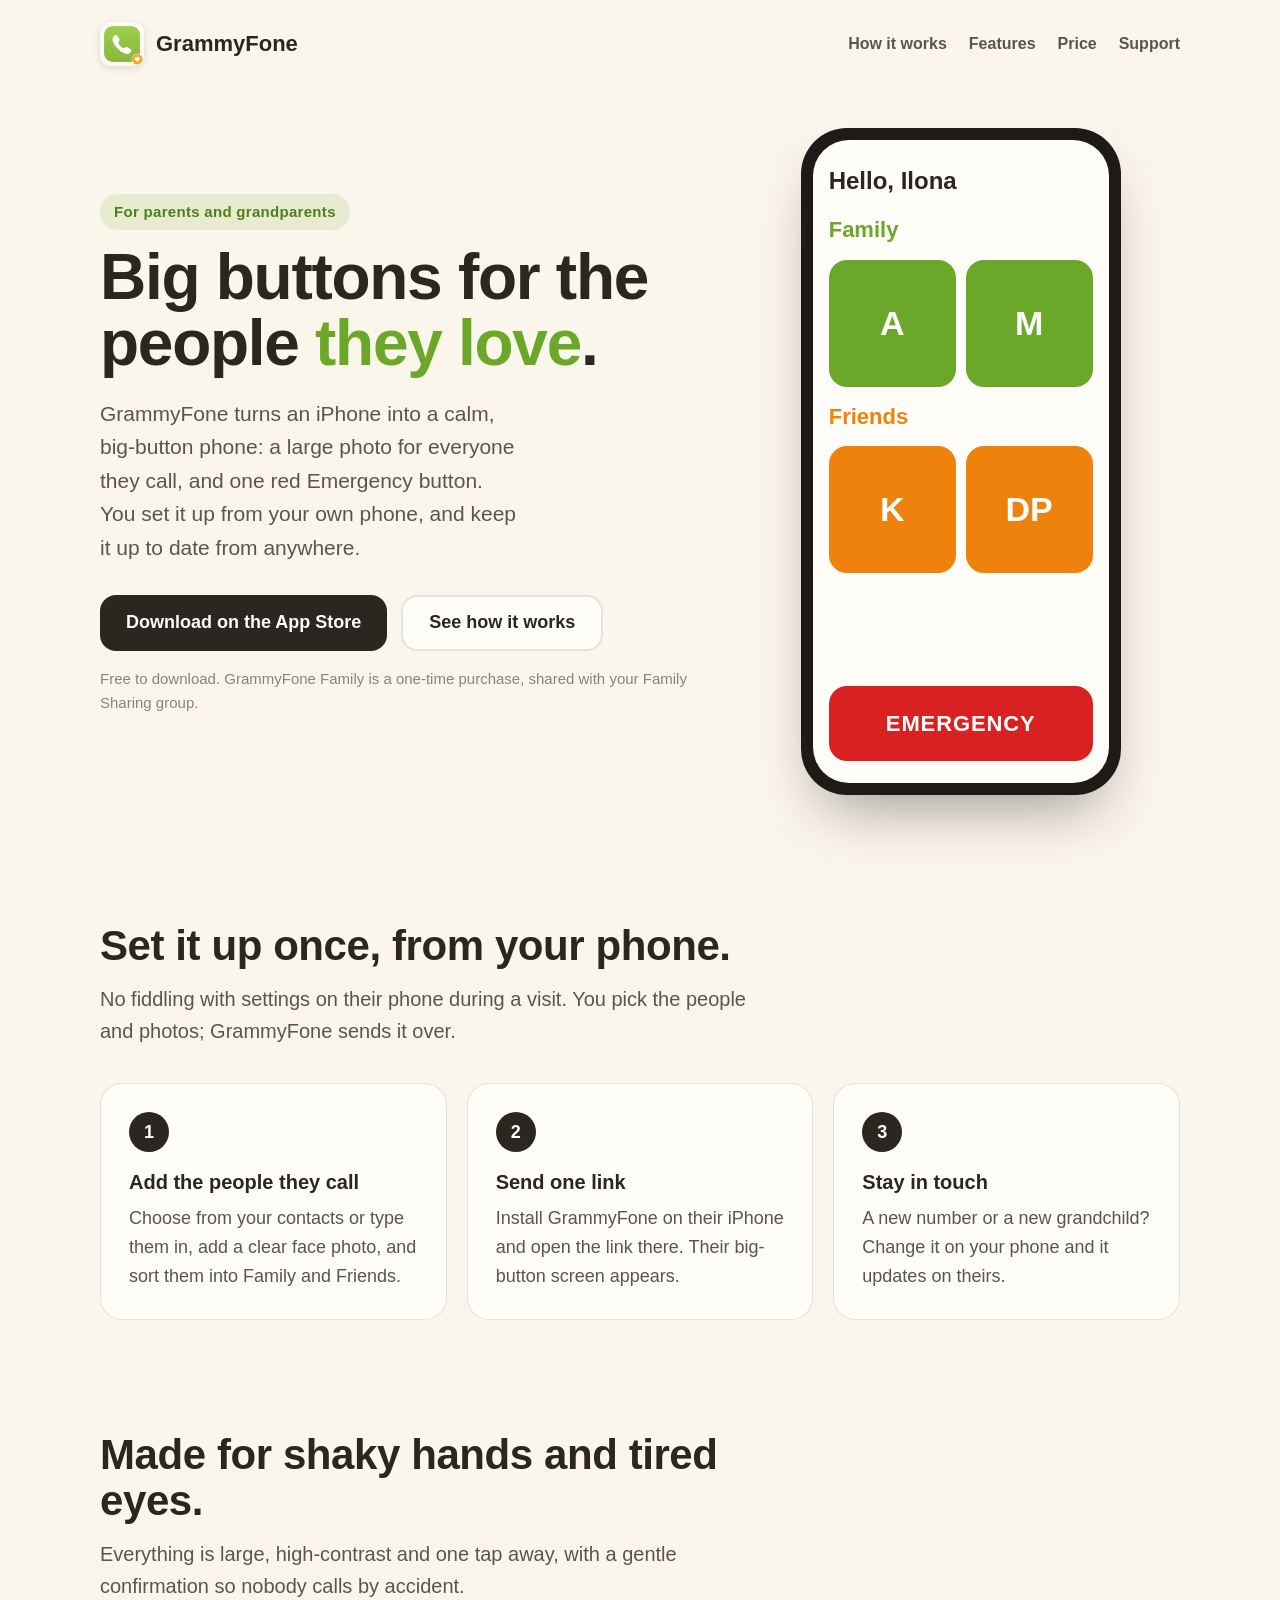
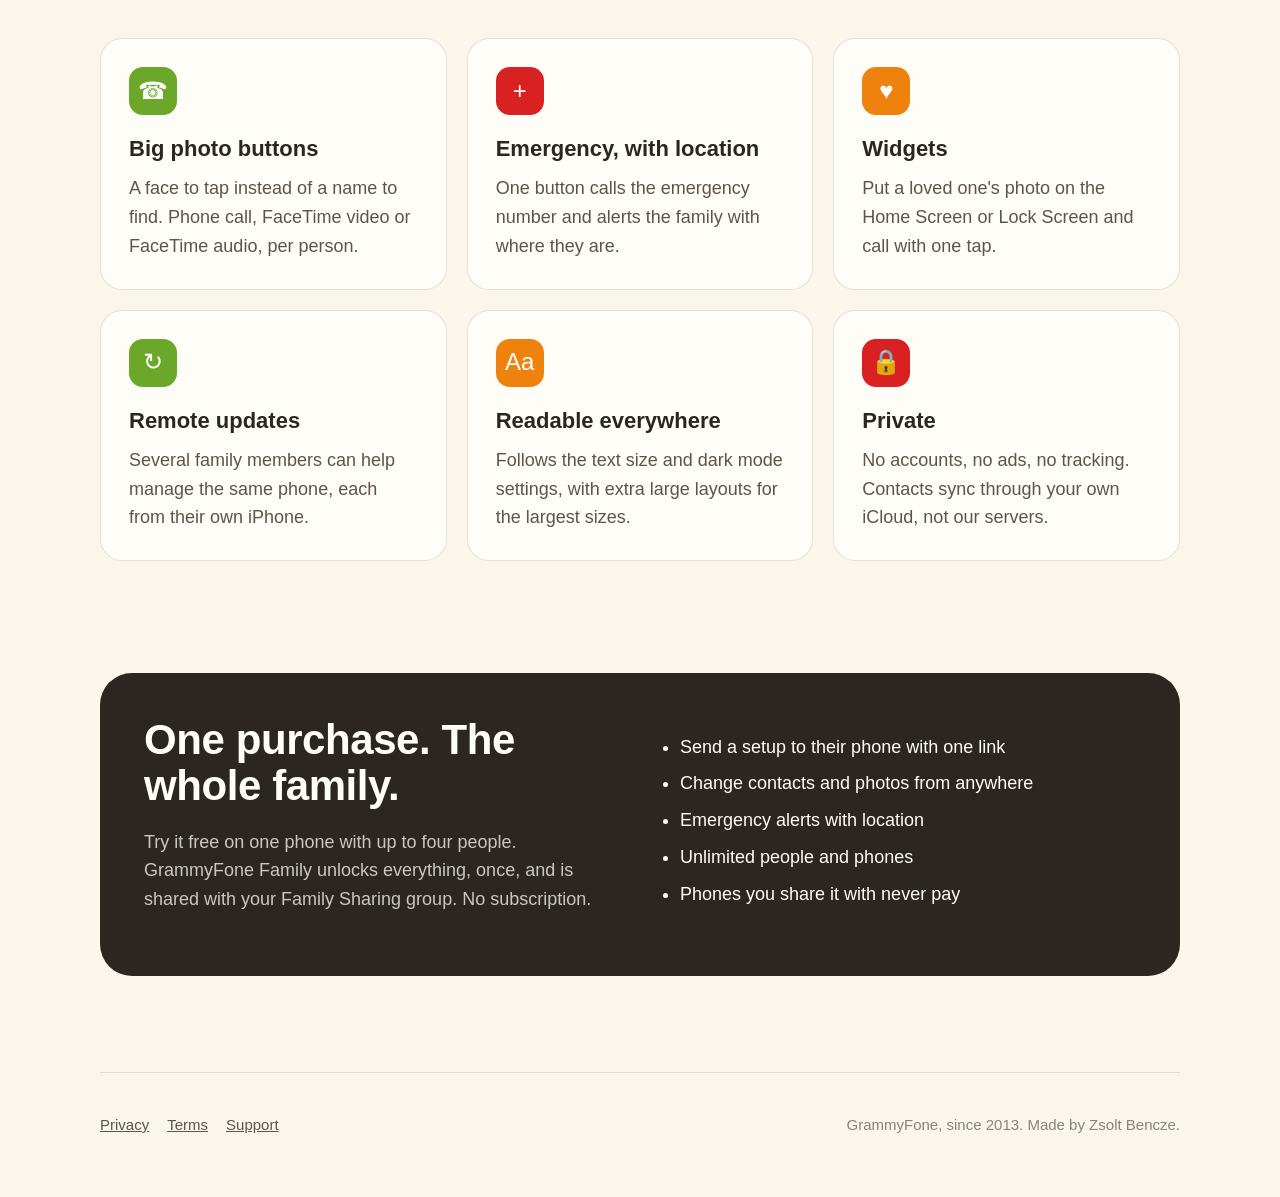
==== index.html @ 2f978056 "feat: GrammyFone landing, privacy, support and terms pages Co-Authored-By: Claude Opus 5 (1M context" ====
<!doctype html>
<html lang="en">
<head>
<meta charset="utf-8">
<meta name="viewport" content="width=device-width, initial-scale=1">
<meta name="apple-itunes-app" content="app-id=711280264">
<title>GrammyFone - big buttons for the people you love</title>
<meta name="description" content="GrammyFone turns an iPhone into a big-button phone for your parents and grandparents. Set it up from your own phone, keep it updated from anywhere, and get an alert with their location if they press Emergency.">
<meta property="og:title" content="GrammyFone - big buttons for the people you love">
<meta property="og:description" content="Big photo buttons for family and friends, one Emergency button, and remote setup from your own iPhone.">
<meta property="og:type" content="website">
<meta property="og:image" content="https://zbencz3.github.io/grammyfone-site/assets/app-icon.png">
<link rel="canonical" href="https://zbencz3.github.io/grammyfone-site/">
<link rel="icon" href="assets/app-icon.png">
<link rel="stylesheet" href="site.css">
</head>
<body>
  <header class="site-header wrap">
    <a class="brand" href="./"><img src="assets/app-icon.png" alt=""> GrammyFone</a>
    <nav aria-label="Primary">
      <a href="#how">How it works</a>
      <a href="#features">Features</a>
      <a href="#price">Price</a>
      <a href="support.html">Support</a>
    </nav>
  </header>

  <main>
    <section class="hero">
      <div class="wrap hero-grid">
        <div>
          <p class="eyebrow">For parents and grandparents</p>
          <h1>Big buttons for the people <em>they love</em>.</h1>
          <p class="lead">
            GrammyFone turns an iPhone into a calm, big-button phone: a large photo
            for everyone they call, and one red Emergency button. You set it up from
            your own phone, and keep it up to date from anywhere.
          </p>
          <div class="actions">
            <a class="button primary" href="https://apps.apple.com/app/id711280264">Download on the App Store</a>
            <a class="button secondary" href="#how">See how it works</a>
          </div>
          <p class="store-note">Free to download. GrammyFone Family is a one-time purchase, shared with your Family Sharing group.</p>
        </div>
        <div class="phone" aria-label="GrammyFone home screen">
          <img src="assets/screens/senior-home.png" alt="GrammyFone home screen with large photo buttons for family and friends and a red Emergency button"
               onerror="this.replaceWith(document.getElementById('mock').content.cloneNode(true))">
          <template id="mock">
            <div class="phone-mock" aria-hidden="true">
              <div class="hello">Hello, Ilona</div>
              <div class="label" style="color: var(--family)">Family</div>
              <div class="tiles">
                <div class="tile green">A</div><div class="tile green">M</div>
              </div>
              <div class="label" style="color: var(--friends)">Friends</div>
              <div class="tiles">
                <div class="tile orange">K</div><div class="tile orange">DP</div>
              </div>
              <div class="sos">EMERGENCY</div>
            </div>
          </template>
        </div>
      </div>
    </section>

    <section id="how" class="wrap">
      <div class="section-head">
        <h2>Set it up once, from your phone.</h2>
        <p>No fiddling with settings on their phone during a visit. You pick the people and photos; GrammyFone sends it over.</p>
      </div>
      <ol class="steps">
        <li><strong>Add the people they call</strong><span>Choose from your contacts or type them in, add a clear face photo, and sort them into Family and Friends.</span></li>
        <li><strong>Send one link</strong><span>Install GrammyFone on their iPhone and open the link there. Their big-button screen appears.</span></li>
        <li><strong>Stay in touch</strong><span>A new number or a new grandchild? Change it on your phone and it updates on theirs.</span></li>
      </ol>
    </section>

    <section id="features" class="wrap">
      <div class="section-head">
        <h2>Made for shaky hands and tired eyes.</h2>
        <p>Everything is large, high-contrast and one tap away, with a gentle confirmation so nobody calls by accident.</p>
      </div>
      <div class="cards">
        <article class="card"><div class="dot green" aria-hidden="true">&#9742;</div><h3>Big photo buttons</h3><p>A face to tap instead of a name to find. Phone call, FaceTime video or FaceTime audio, per person.</p></article>
        <article class="card"><div class="dot red" aria-hidden="true">+</div><h3>Emergency, with location</h3><p>One button calls the emergency number and alerts the family with where they are.</p></article>
        <article class="card"><div class="dot orange" aria-hidden="true">&#9829;</div><h3>Widgets</h3><p>Put a loved one's photo on the Home Screen or Lock Screen and call with one tap.</p></article>
        <article class="card"><div class="dot green" aria-hidden="true">&#8635;</div><h3>Remote updates</h3><p>Several family members can help manage the same phone, each from their own iPhone.</p></article>
        <article class="card"><div class="dot orange" aria-hidden="true">Aa</div><h3>Readable everywhere</h3><p>Follows the text size and dark mode settings, with extra large layouts for the largest sizes.</p></article>
        <article class="card"><div class="dot red" aria-hidden="true">&#128274;</div><h3>Private</h3><p>No accounts, no ads, no tracking. Contacts sync through your own iCloud, not our servers.</p></article>
      </div>
    </section>

    <section id="price" class="wrap">
      <div class="pricing">
        <div>
          <h2>One purchase. The whole family.</h2>
          <p>Try it free on one phone with up to four people. GrammyFone Family unlocks everything, once, and is shared with your Family Sharing group. No subscription.</p>
        </div>
        <ul>
          <li>Send a setup to their phone with one link</li>
          <li>Change contacts and photos from anywhere</li>
          <li>Emergency alerts with location</li>
          <li>Unlimited people and phones</li>
          <li>Phones you share it with never pay</li>
        </ul>
      </div>
    </section>
  </main>

  <footer class="site-footer wrap">
    <div><a href="privacy.html">Privacy</a><a href="terms.html">Terms</a><a href="support.html">Support</a></div>
    <div>GrammyFone, since 2013. Made by Zsolt Bencze.</div>
  </footer>
</body>
</html>
---- site.css ----
:root {
  --cream: #fbf6ec;
  --paper: #fffdf8;
  --ink: #2b2620;
  --ink-soft: #5d544a;
  --ink-faint: #8c8277;
  --hairline: rgba(43, 38, 32, 0.12);
  --family: #6ba829;
  --family-deep: #4f7f1a;
  --friends: #ee820d;
  --emergency: #d92121;
  --round: ui-rounded, "SF Pro Rounded", "Nunito", -apple-system, BlinkMacSystemFont, "Segoe UI", Roboto, Arial, sans-serif;
  --radius: 22px;
}

* { box-sizing: border-box; }
html { background: var(--cream); color: var(--ink); font-family: var(--round); scroll-behavior: smooth; }
body { margin: 0; line-height: 1.6; font-size: 18px; -webkit-font-smoothing: antialiased; }
img { max-width: 100%; display: block; }
a { color: var(--family-deep); }
.wrap { width: min(1080px, 100% - 40px); margin-inline: auto; }

.site-header { display: flex; align-items: center; justify-content: space-between; gap: 16px; padding-block: 22px; flex-wrap: wrap; }
.brand { display: flex; align-items: center; gap: 12px; text-decoration: none; color: var(--ink); font-weight: 800; font-size: 22px; }
.brand img { width: 44px; height: 44px; border-radius: 11px; box-shadow: 0 2px 8px rgba(0,0,0,.12); }
.site-header nav { display: flex; gap: 22px; flex-wrap: wrap; }
.site-header nav a { color: var(--ink-soft); text-decoration: none; font-weight: 700; font-size: 16px; }
.site-header nav a:hover { color: var(--ink); }

.hero { padding-block: 40px 72px; }
.hero-grid { display: grid; grid-template-columns: 1.15fr 0.85fr; gap: 48px; align-items: center; }
.eyebrow { display: inline-block; margin: 0 0 14px; padding: 6px 14px; border-radius: 999px; background: rgba(107,168,41,.14); color: var(--family-deep); font-weight: 800; font-size: 15px; letter-spacing: .02em; }
h1 { font-size: clamp(40px, 6vw, 64px); line-height: 1.04; margin: 0 0 20px; letter-spacing: -0.02em; font-weight: 900; }
h1 em { font-style: normal; color: var(--family); }
.lead { font-size: 21px; color: var(--ink-soft); max-width: 36ch; margin: 0 0 30px; }
.actions { display: flex; gap: 14px; flex-wrap: wrap; }
.button { display: inline-flex; align-items: center; justify-content: center; min-height: 56px; padding: 0 26px; border-radius: 16px; font-weight: 800; font-size: 18px; text-decoration: none; }
.button.primary { background: var(--ink); color: var(--paper); }
.button.secondary { background: var(--paper); color: var(--ink); border: 2px solid var(--hairline); }
.store-note { color: var(--ink-faint); font-size: 15px; margin-top: 16px; }

.phone { position: relative; margin-inline: auto; width: min(320px, 100%); border-radius: 46px; padding: 12px; background: #1d1a17; box-shadow: 0 30px 60px -20px rgba(43,38,32,.45); }
.phone img { border-radius: 36px; width: 100%; aspect-ratio: 1320 / 2868; object-fit: cover; background: var(--paper); }
.phone-mock { border-radius: 36px; background: var(--paper); aspect-ratio: 1320 / 2868; padding: 22px 16px; display: flex; flex-direction: column; gap: 12px; }
.phone-mock .hello { font-weight: 900; font-size: 24px; }
.phone-mock .label { font-weight: 900; font-size: 22px; }
.phone-mock .tiles { display: grid; grid-template-columns: 1fr 1fr; gap: 10px; }
.phone-mock .tile { aspect-ratio: 1; border-radius: 18px; display: grid; place-items: center; color: #fff; font-weight: 900; font-size: 34px; }
.phone-mock .sos { margin-top: auto; border-radius: 18px; background: var(--emergency); color: #fff; font-weight: 900; text-align: center; padding: 20px 0; font-size: 22px; letter-spacing: .04em; }

section { padding-block: 56px; }
.section-head { max-width: 680px; margin-bottom: 36px; }
h2 { font-size: clamp(30px, 4vw, 42px); line-height: 1.1; margin: 0 0 14px; letter-spacing: -0.01em; font-weight: 900; }
.section-head p { color: var(--ink-soft); font-size: 20px; margin: 0; }

.cards { display: grid; grid-template-columns: repeat(3, 1fr); gap: 20px; }
.card { background: var(--paper); border-radius: var(--radius); padding: 28px; border: 1px solid var(--hairline); }
.card .dot { width: 48px; height: 48px; border-radius: 14px; display: grid; place-items: center; color: #fff; font-size: 24px; margin-bottom: 16px; }
.card h3 { margin: 0 0 8px; font-size: 22px; font-weight: 900; }
.card p { margin: 0; color: var(--ink-soft); }
.green { background: var(--family); }
.orange { background: var(--friends); }
.red { background: var(--emergency); }

.steps { counter-reset: step; display: grid; grid-template-columns: repeat(3, 1fr); gap: 20px; list-style: none; padding: 0; margin: 0; }
.steps li { background: var(--paper); border-radius: var(--radius); padding: 28px; border: 1px solid var(--hairline); }
.steps li::before { counter-increment: step; content: counter(step); display: grid; place-items: center; width: 40px; height: 40px; border-radius: 50%; background: var(--ink); color: var(--paper); font-weight: 900; margin-bottom: 14px; }
.steps strong { display: block; font-size: 20px; margin-bottom: 6px; }
.steps span { color: var(--ink-soft); }

.shots { display: grid; grid-template-columns: repeat(4, 1fr); gap: 18px; }
.shots img { border-radius: 26px; border: 1px solid var(--hairline); box-shadow: 0 16px 30px -18px rgba(43,38,32,.4); }

.pricing { background: var(--ink); color: var(--paper); border-radius: 32px; padding: 44px; display: grid; grid-template-columns: 1fr 1fr; gap: 36px; align-items: center; }
.pricing h2 { color: var(--paper); }
.pricing p { color: rgba(255,253,248,.75); }
.pricing ul { margin: 0; padding-left: 22px; }
.pricing li { margin-bottom: 8px; }

.site-footer { padding-block: 40px 60px; color: var(--ink-faint); font-size: 15px; display: flex; gap: 20px; flex-wrap: wrap; justify-content: space-between; border-top: 1px solid var(--hairline); margin-top: 40px; }
.site-footer a { color: var(--ink-soft); margin-right: 18px; }

.legal-main { width: min(760px, 100% - 40px); margin: 0 auto; padding-block: 48px 80px; }
.legal-main h1 { font-size: clamp(36px, 5vw, 50px); }
.legal-main h2 { font-size: 26px; margin-top: 38px; }
.legal-main .meta { color: var(--ink-faint); }
.summary { background: var(--paper); border: 1px solid var(--hairline); border-left: 6px solid var(--family); border-radius: 16px; padding: 4px 22px; margin: 22px 0; }
.back-link { display: inline-block; margin-top: 40px; font-weight: 800; }

@media (max-width: 860px) {
  .hero-grid, .pricing { grid-template-columns: 1fr; }
  .cards, .steps { grid-template-columns: 1fr; }
  .shots { grid-template-columns: repeat(2, 1fr); }
  .pricing { padding: 30px; }
}
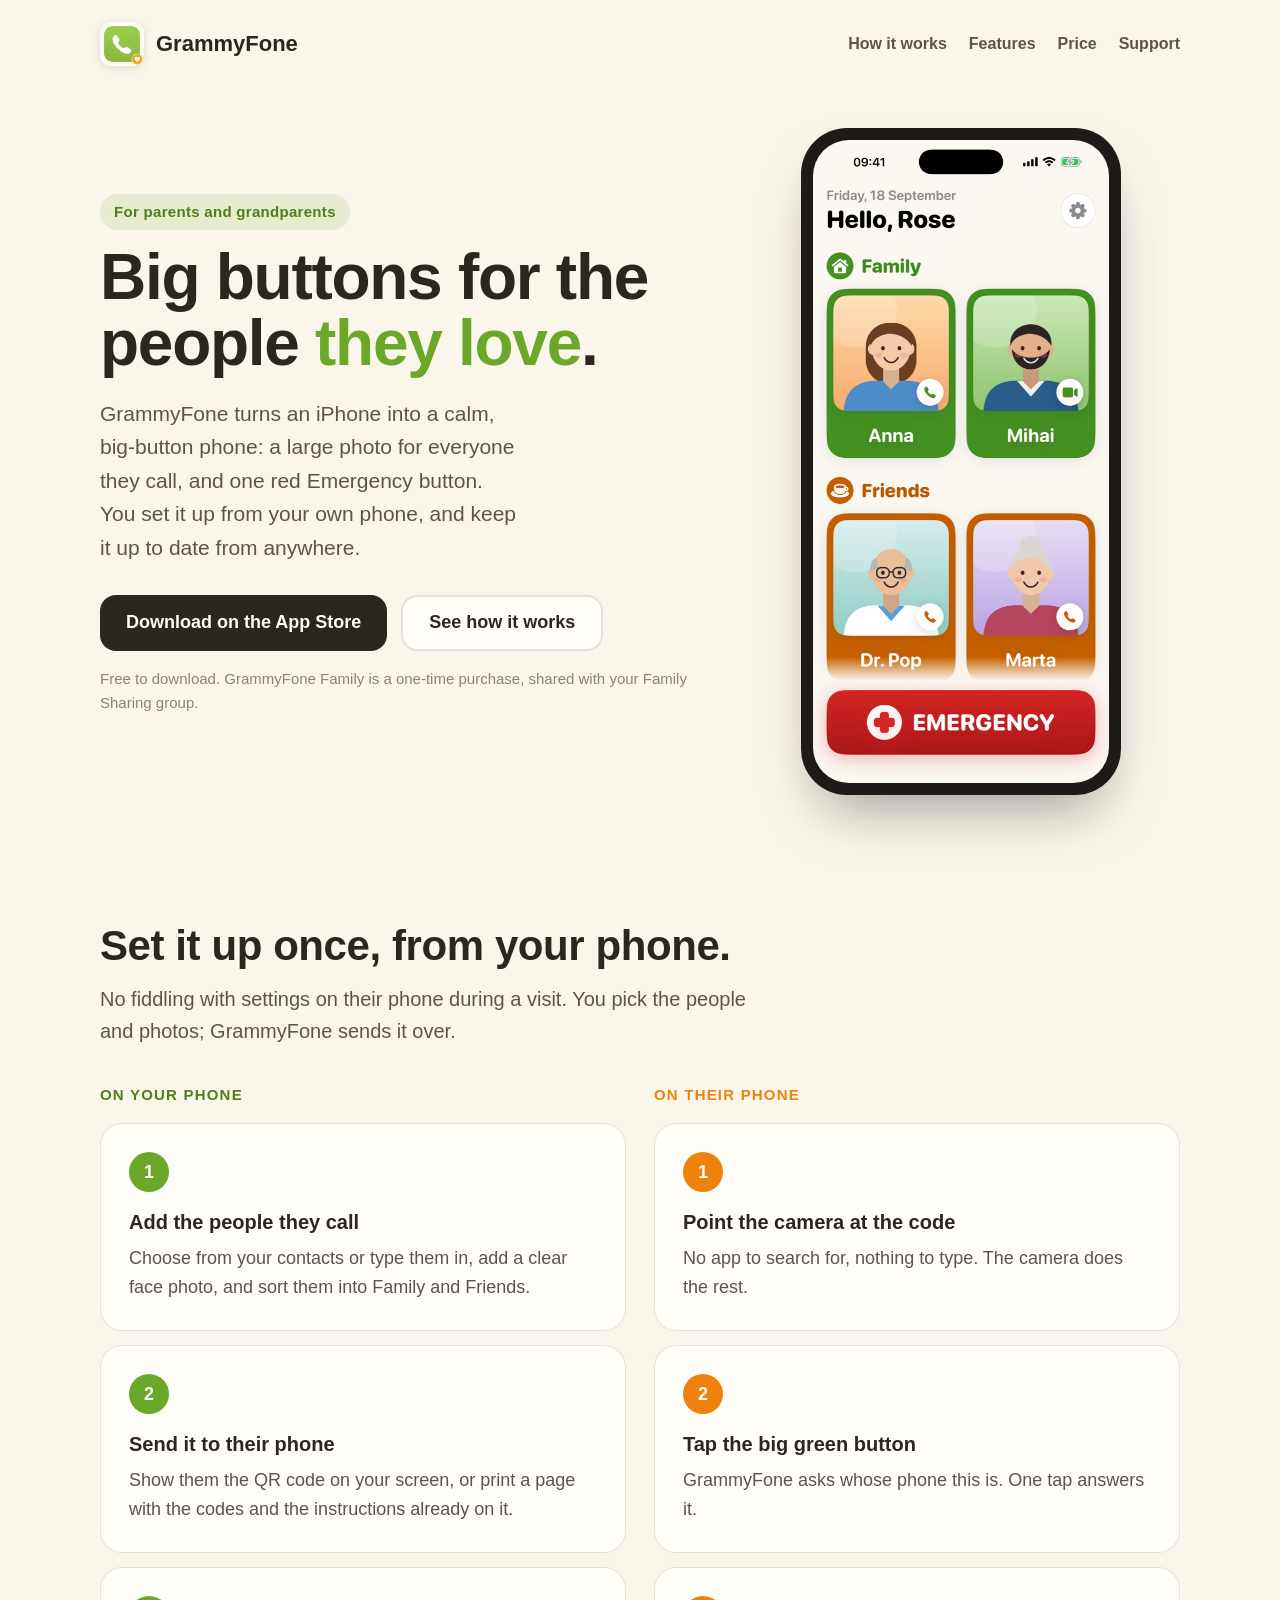
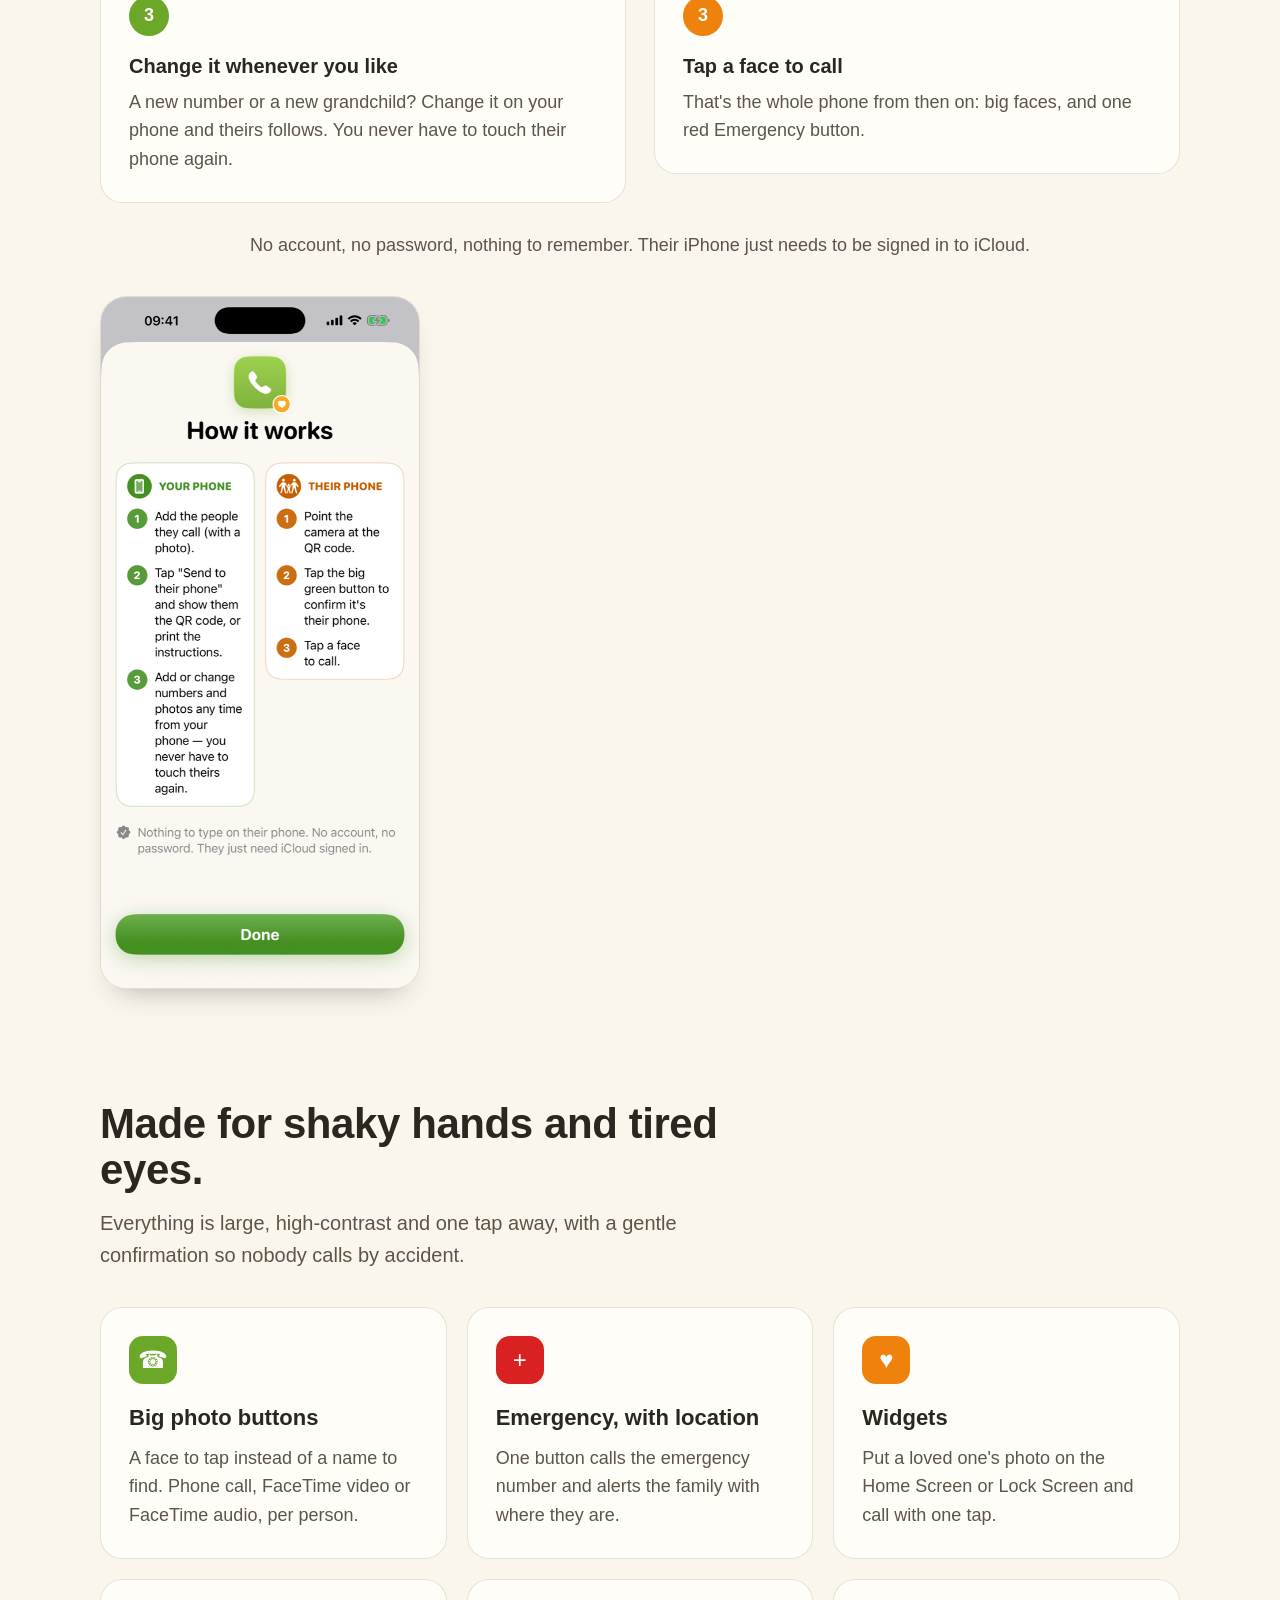
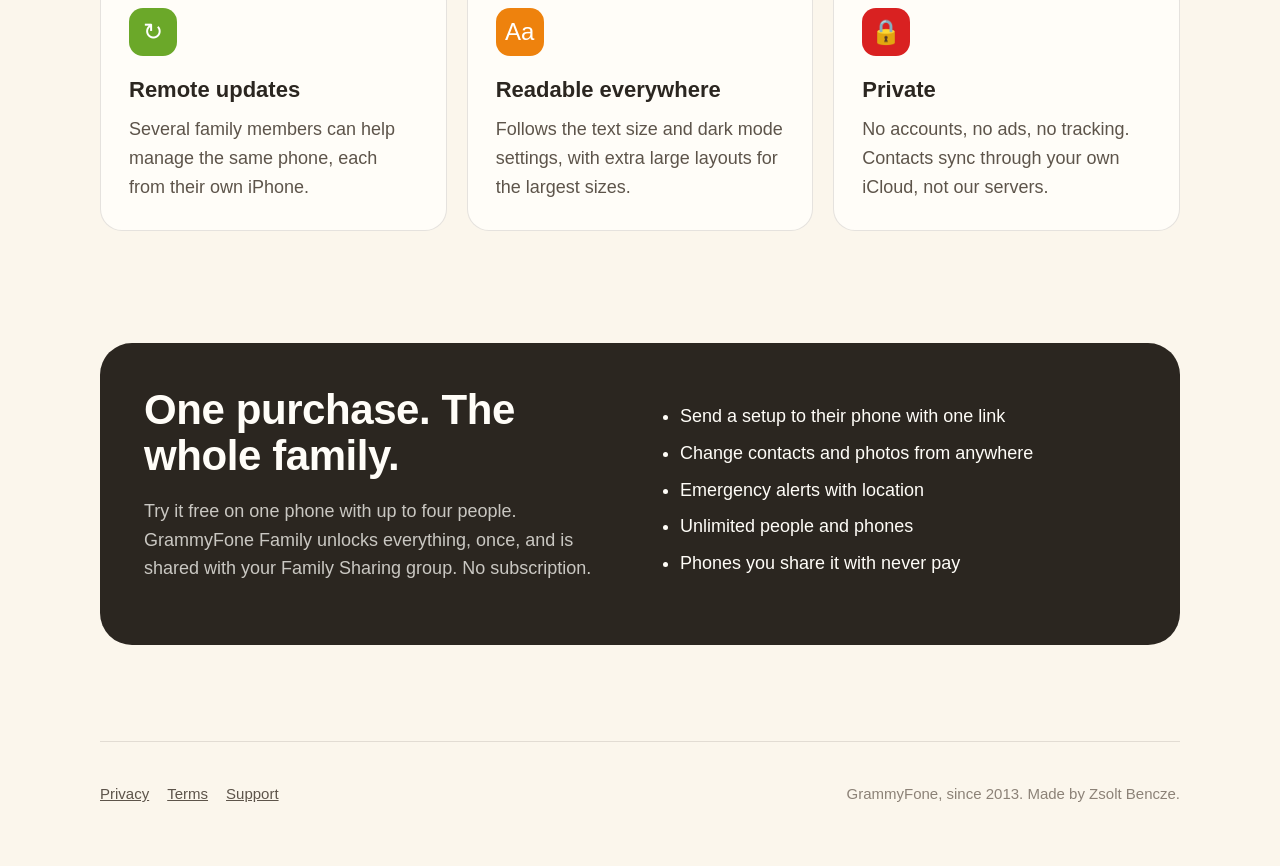
==== commit 9a1f05db: "fix: point the site at the new App Store record and show the real app The download button and the Sm" ====
--- a/index.html
+++ b/index.html
@@ -3,7 +3,7 @@
 <head>
 <meta charset="utf-8">
 <meta name="viewport" content="width=device-width, initial-scale=1">
-<meta name="apple-itunes-app" content="app-id=711280264">
+<meta name="apple-itunes-app" content="app-id=6812995157">
 <title>GrammyFone - big buttons for the people you love</title>
 <meta name="description" content="GrammyFone turns an iPhone into a big-button phone for your parents and grandparents. Set it up from your own phone, keep it updated from anywhere, and get an alert with their location if they press Emergency.">
 <meta property="og:title" content="GrammyFone - big buttons for the people you love">
@@ -37,7 +37,7 @@
             your own phone, and keep it up to date from anywhere.
           </p>
           <div class="actions">
-            <a class="button primary" href="https://apps.apple.com/app/id711280264">Download on the App Store</a>
+            <a class="button primary" href="https://apps.apple.com/app/id6812995157">Download on the App Store</a>
             <a class="button secondary" href="#how">See how it works</a>
           </div>
           <p class="store-note">Free to download. GrammyFone Family is a one-time purchase, shared with your Family Sharing group.</p>
@@ -47,7 +47,7 @@
                onerror="this.replaceWith(document.getElementById('mock').content.cloneNode(true))">
           <template id="mock">
             <div class="phone-mock" aria-hidden="true">
-              <div class="hello">Hello, Ilona</div>
+              <div class="hello">Hello, Rose</div>
               <div class="label" style="color: var(--family)">Family</div>
               <div class="tiles">
                 <div class="tile green">A</div><div class="tile green">M</div>
@@ -68,11 +68,28 @@
         <h2>Set it up once, from your phone.</h2>
         <p>No fiddling with settings on their phone during a visit. You pick the people and photos; GrammyFone sends it over.</p>
       </div>
-      <ol class="steps">
-        <li><strong>Add the people they call</strong><span>Choose from your contacts or type them in, add a clear face photo, and sort them into Family and Friends.</span></li>
-        <li><strong>Send one link</strong><span>Install GrammyFone on their iPhone and open the link there. Their big-button screen appears.</span></li>
-        <li><strong>Stay in touch</strong><span>A new number or a new grandchild? Change it on your phone and it updates on theirs.</span></li>
-      </ol>
+      <div class="sides">
+        <div class="side">
+          <h3 class="side-head side-you">On your phone</h3>
+          <ol class="steps">
+            <li><strong>Add the people they call</strong><span>Choose from your contacts or type them in, add a clear face photo, and sort them into Family and Friends.</span></li>
+            <li><strong>Send it to their phone</strong><span>Show them the QR code on your screen, or print a page with the codes and the instructions already on it.</span></li>
+            <li><strong>Change it whenever you like</strong><span>A new number or a new grandchild? Change it on your phone and theirs follows. You never have to touch their phone again.</span></li>
+          </ol>
+        </div>
+        <div class="side">
+          <h3 class="side-head side-them">On their phone</h3>
+          <ol class="steps">
+            <li><strong>Point the camera at the code</strong><span>No app to search for, nothing to type. The camera does the rest.</span></li>
+            <li><strong>Tap the big green button</strong><span>GrammyFone asks whose phone this is. One tap answers it.</span></li>
+            <li><strong>Tap a face to call</strong><span>That's the whole phone from then on: big faces, and one red Emergency button.</span></li>
+          </ol>
+        </div>
+      </div>
+      <p class="how-note">No account, no password, nothing to remember. Their iPhone just needs to be signed in to iCloud.</p>
+      <figure class="how-shot">
+        <img src="assets/screens/how-it-works.png" alt="The GrammyFone How it works screen, showing the steps for your phone beside the steps for their phone" loading="lazy" width="1200" height="2607">
+      </figure>
     </section>
 
     <section id="features" class="wrap">
--- a/site.css
+++ b/site.css
@@ -87,9 +87,22 @@
 .summary { background: var(--paper); border: 1px solid var(--hairline); border-left: 6px solid var(--family); border-radius: 16px; padding: 4px 22px; margin: 22px 0; }
 .back-link { display: inline-block; margin-top: 40px; font-weight: 800; }
 
+/* The two sides of a setup, side by side: the whole idea in one glance. */
+.sides { display: grid; grid-template-columns: 1fr 1fr; gap: 28px; align-items: start; }
+.sides .steps { grid-template-columns: 1fr; gap: 14px; }
+.side-head { margin: 0 0 16px; font-size: 15px; font-weight: 900; letter-spacing: .08em; text-transform: uppercase; }
+.side-you { color: var(--family-deep); }
+.side-them { color: var(--friends); }
+.side-you ~ .steps li::before { background: var(--family); }
+.side-them ~ .steps li::before { background: var(--friends); }
+.how-note { margin: 28px 0 0; color: var(--ink-soft); font-size: 18px; text-align: center; }
+.how-shot { margin: 36px 0 0; text-align: center; }
+.how-shot img { width: min(320px, 100%); height: auto; border-radius: 26px; border: 1px solid var(--hairline); box-shadow: 0 16px 30px -18px rgba(43,38,32,.4); }
+
 @media (max-width: 860px) {
   .hero-grid, .pricing { grid-template-columns: 1fr; }
   .cards, .steps { grid-template-columns: 1fr; }
+  .sides { grid-template-columns: 1fr; gap: 34px; }
   .shots { grid-template-columns: repeat(2, 1fr); }
   .pricing { padding: 30px; }
 }
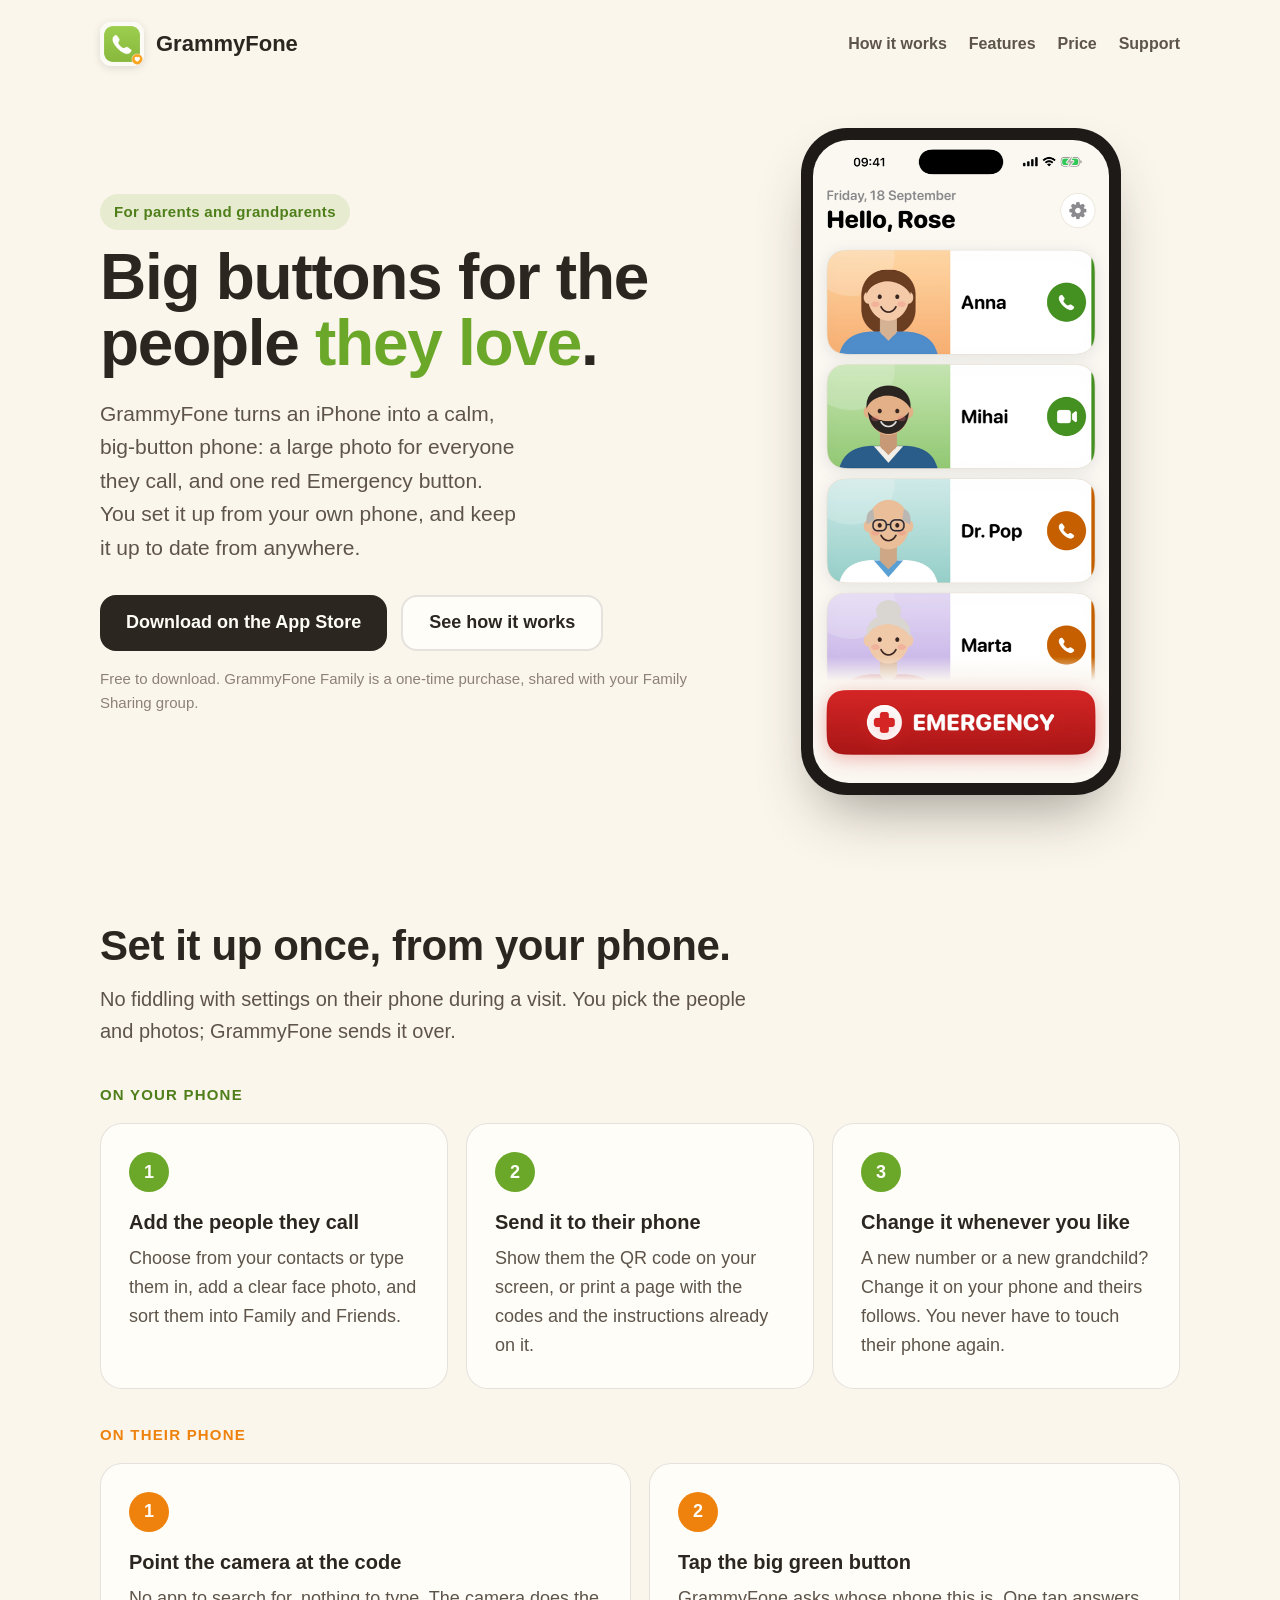
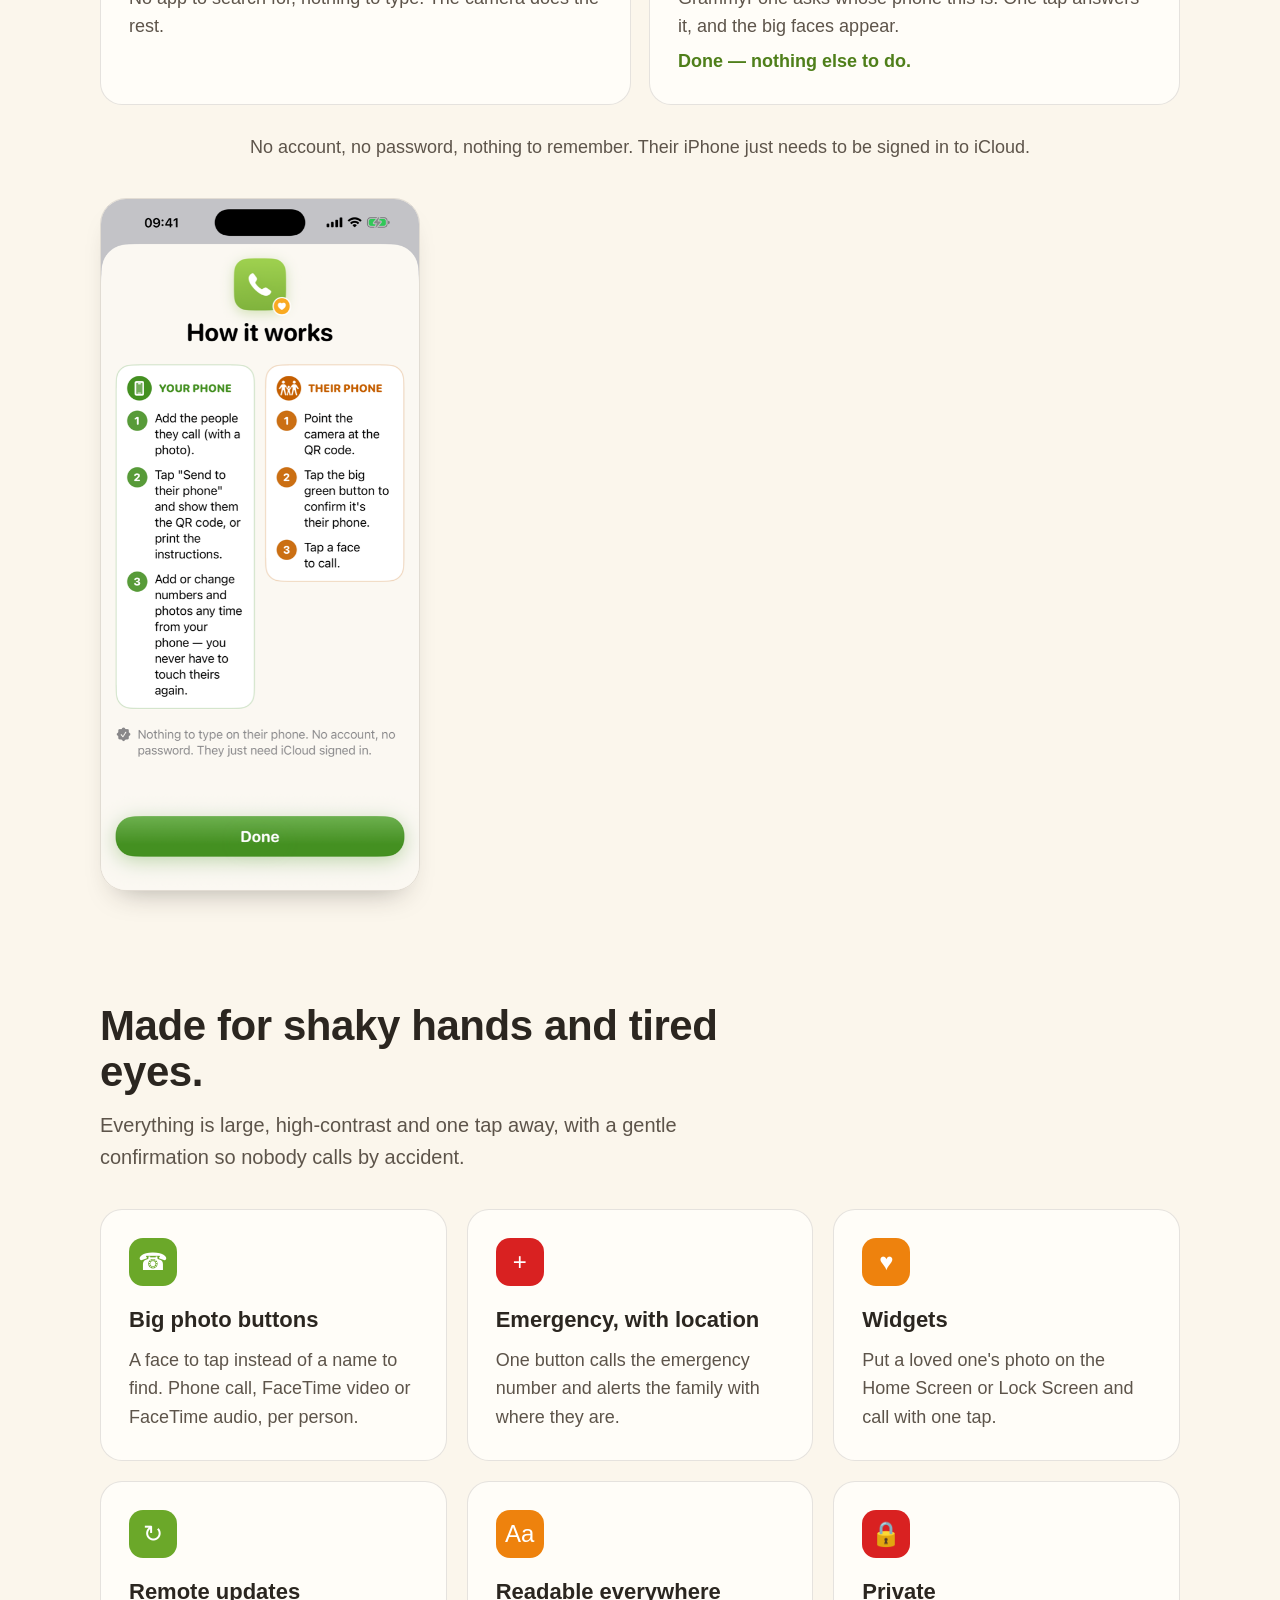
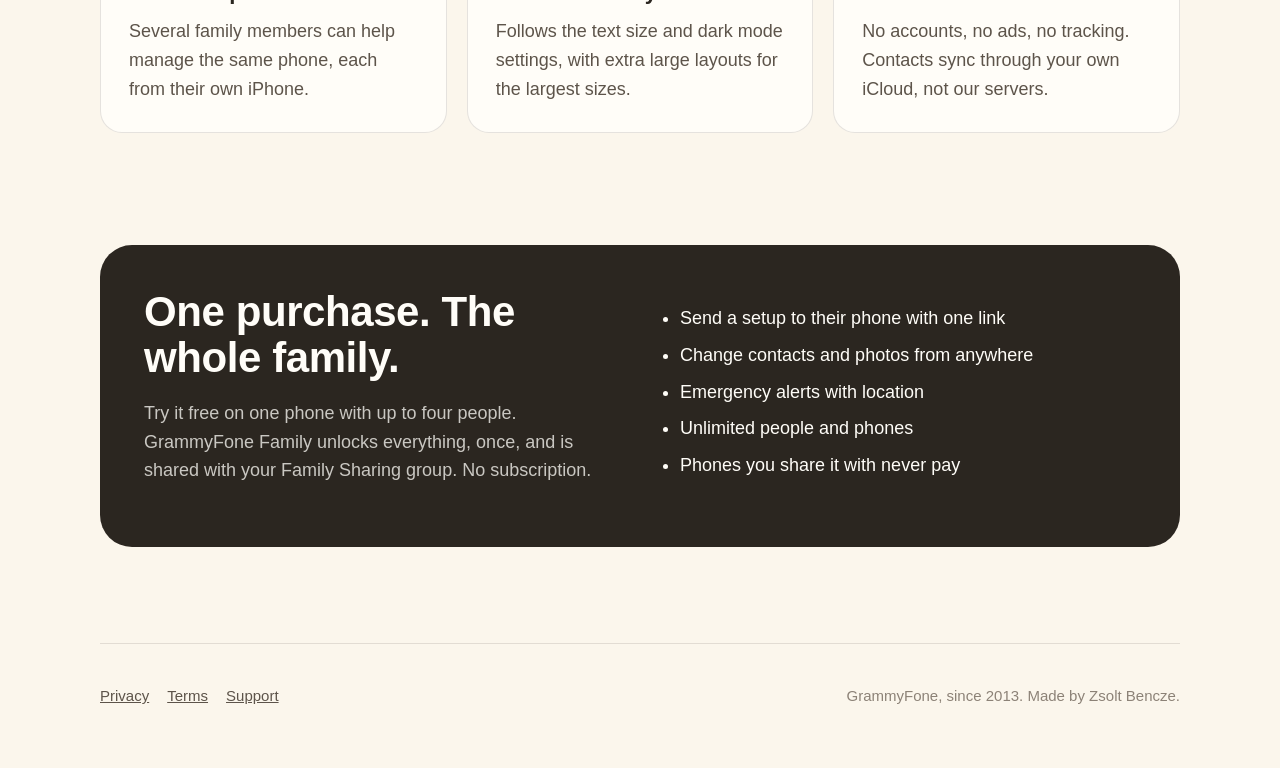
==== commit 931d1c70: "feat: the two sides stack as rows, so a step reads as a sentence Side by side gave each column half " ====
--- a/index.html
+++ b/index.html
@@ -77,12 +77,11 @@
             <li><strong>Change it whenever you like</strong><span>A new number or a new grandchild? Change it on your phone and theirs follows. You never have to touch their phone again.</span></li>
           </ol>
         </div>
-        <div class="side">
+        <div class="side side-their">
           <h3 class="side-head side-them">On their phone</h3>
           <ol class="steps">
             <li><strong>Point the camera at the code</strong><span>No app to search for, nothing to type. The camera does the rest.</span></li>
-            <li><strong>Tap the big green button</strong><span>GrammyFone asks whose phone this is. One tap answers it.</span></li>
-            <li><strong>Tap a face to call</strong><span>That's the whole phone from then on: big faces, and one red Emergency button.</span></li>
+            <li><strong>Tap the big green button</strong><span>GrammyFone asks whose phone this is. One tap answers it, and the big faces appear. <em>Done &mdash; nothing else to do.</em></span></li>
           </ol>
         </div>
       </div>
--- a/site.css
+++ b/site.css
@@ -87,9 +87,13 @@
 .summary { background: var(--paper); border: 1px solid var(--hairline); border-left: 6px solid var(--family); border-radius: 16px; padding: 4px 22px; margin: 22px 0; }
 .back-link { display: inline-block; margin-top: 40px; font-weight: 800; }
 
-/* The two sides of a setup, side by side: the whole idea in one glance. */
-.sides { display: grid; grid-template-columns: 1fr 1fr; gap: 28px; align-items: start; }
-.sides .steps { grid-template-columns: 1fr; gap: 14px; }
+/* The two sides of a setup, stacked: each side gets the full width, so a step
+   reads as a sentence instead of a three-word-per-line ribbon. */
+.sides { display: grid; grid-template-columns: 1fr; gap: 34px; align-items: start; }
+/* Within a side there IS room to read across, so the steps go side by side. */
+.sides .steps { grid-template-columns: repeat(3, 1fr); gap: 18px; }
+.sides .side-their .steps { grid-template-columns: repeat(2, 1fr); }
+.sides .steps em { font-style: normal; font-weight: 800; color: var(--family-deep); display: block; margin-top: 6px; }
 .side-head { margin: 0 0 16px; font-size: 15px; font-weight: 900; letter-spacing: .08em; text-transform: uppercase; }
 .side-you { color: var(--family-deep); }
 .side-them { color: var(--friends); }
@@ -102,7 +106,10 @@
 @media (max-width: 860px) {
   .hero-grid, .pricing { grid-template-columns: 1fr; }
   .cards, .steps { grid-template-columns: 1fr; }
-  .sides { grid-template-columns: 1fr; gap: 34px; }
+  /* Must out-specify `.sides .steps` above, or the steps stay three-across and
+     become the narrow ribbon this layout exists to avoid. */
+  .sides .steps, .sides .side-their .steps { grid-template-columns: 1fr; }
+  .sides { gap: 34px; }
   .shots { grid-template-columns: repeat(2, 1fr); }
   .pricing { padding: 30px; }
 }
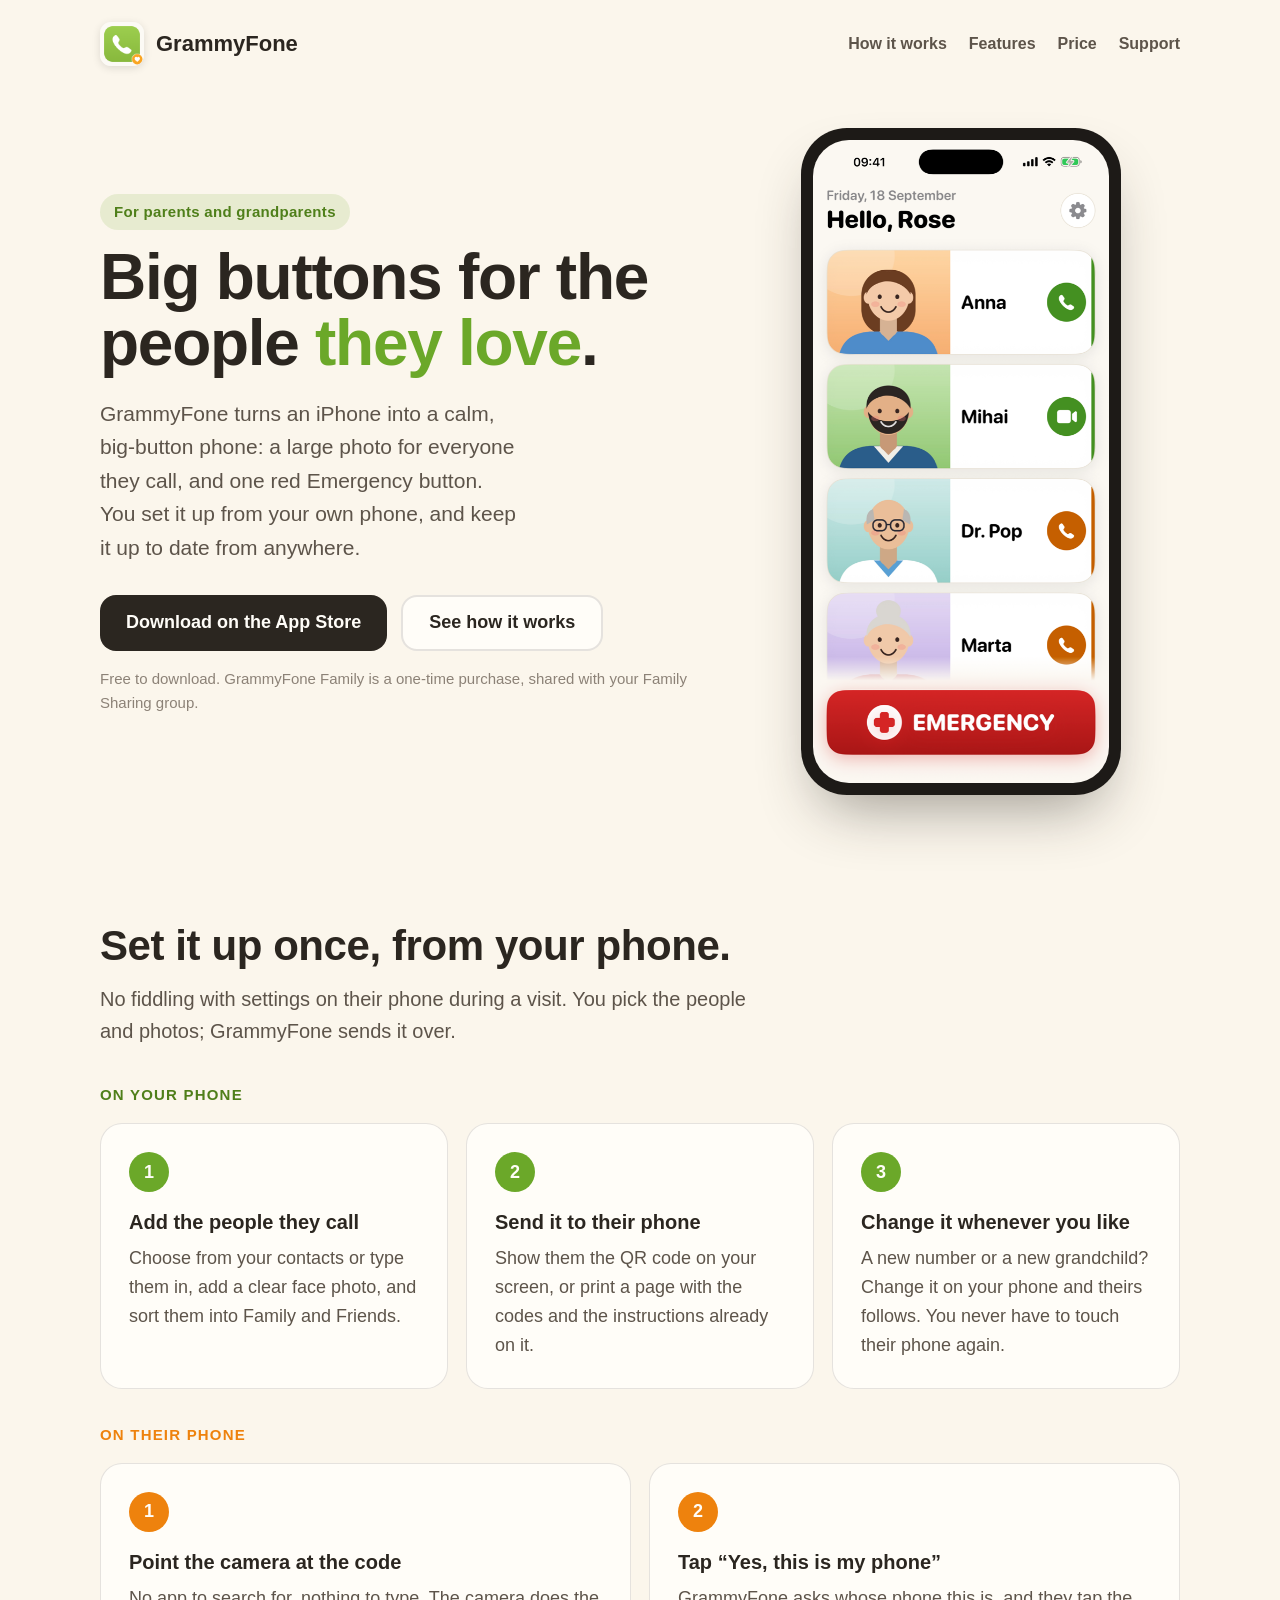
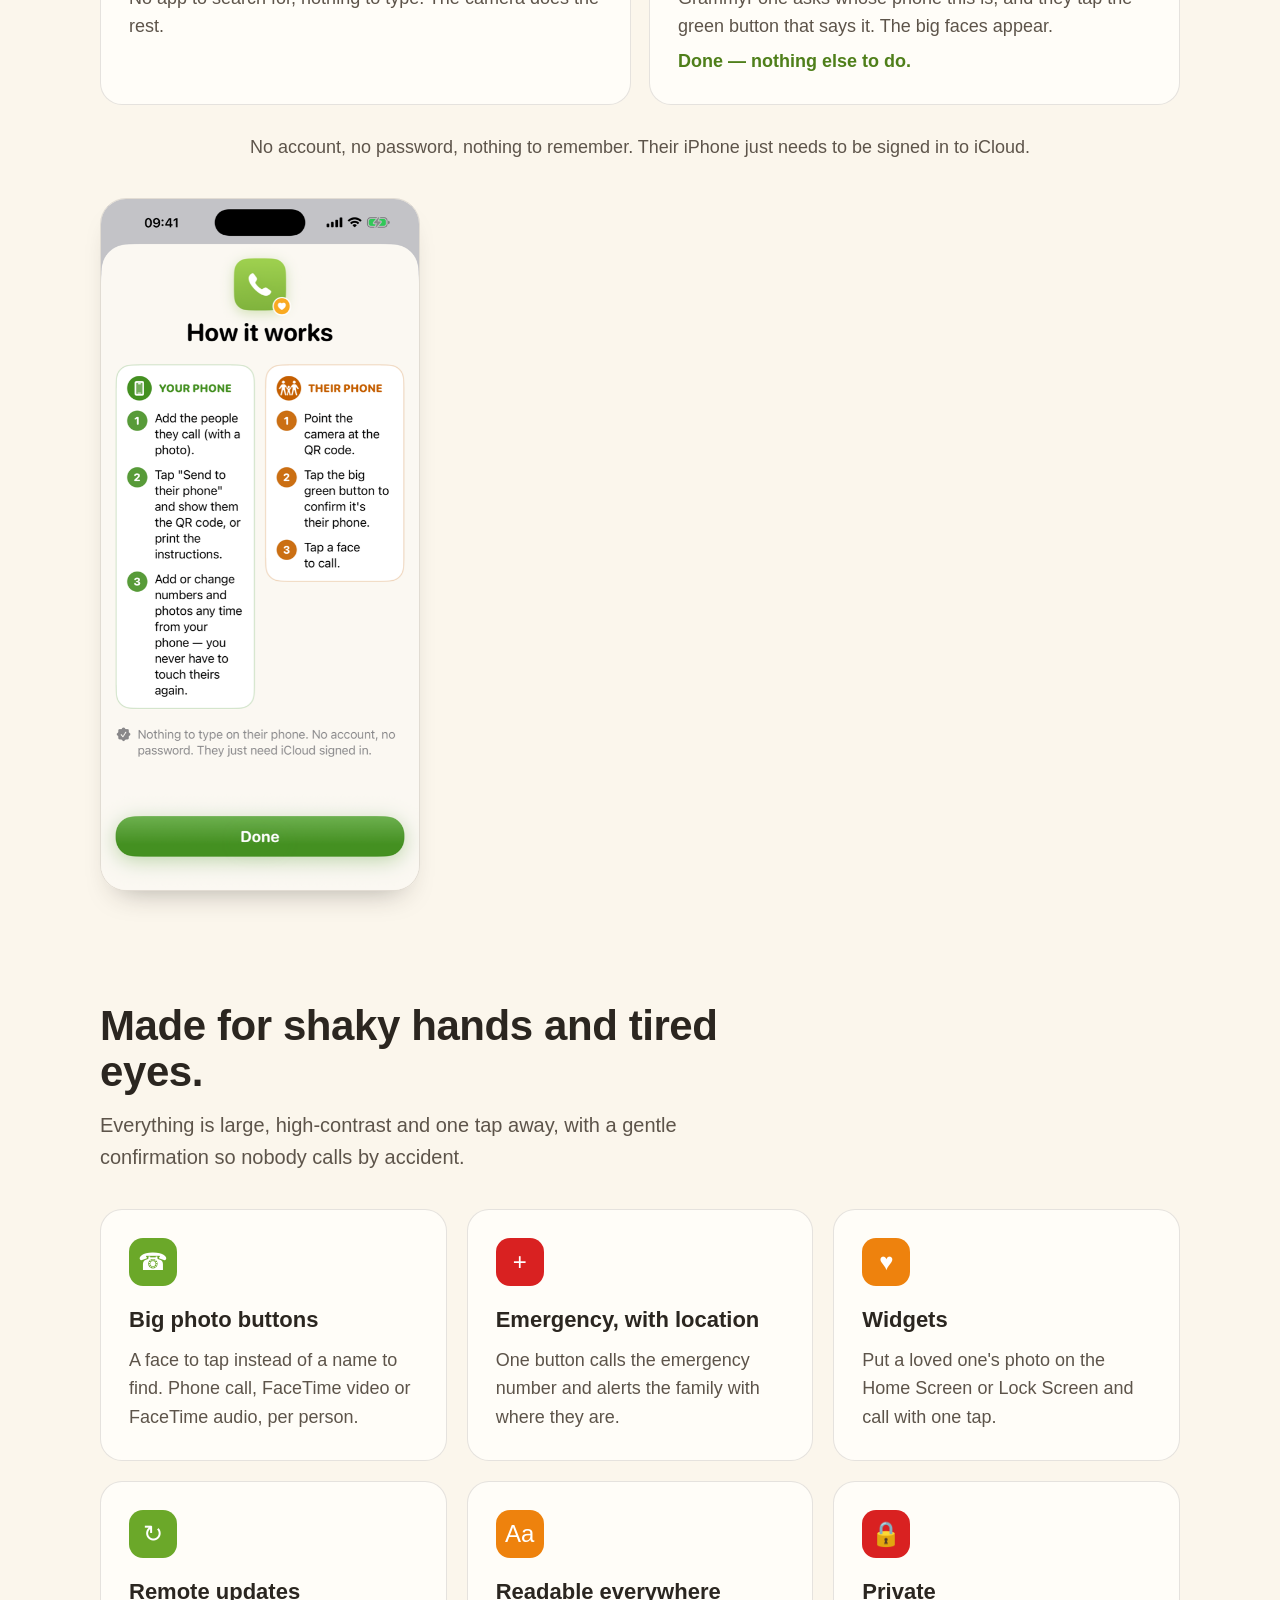
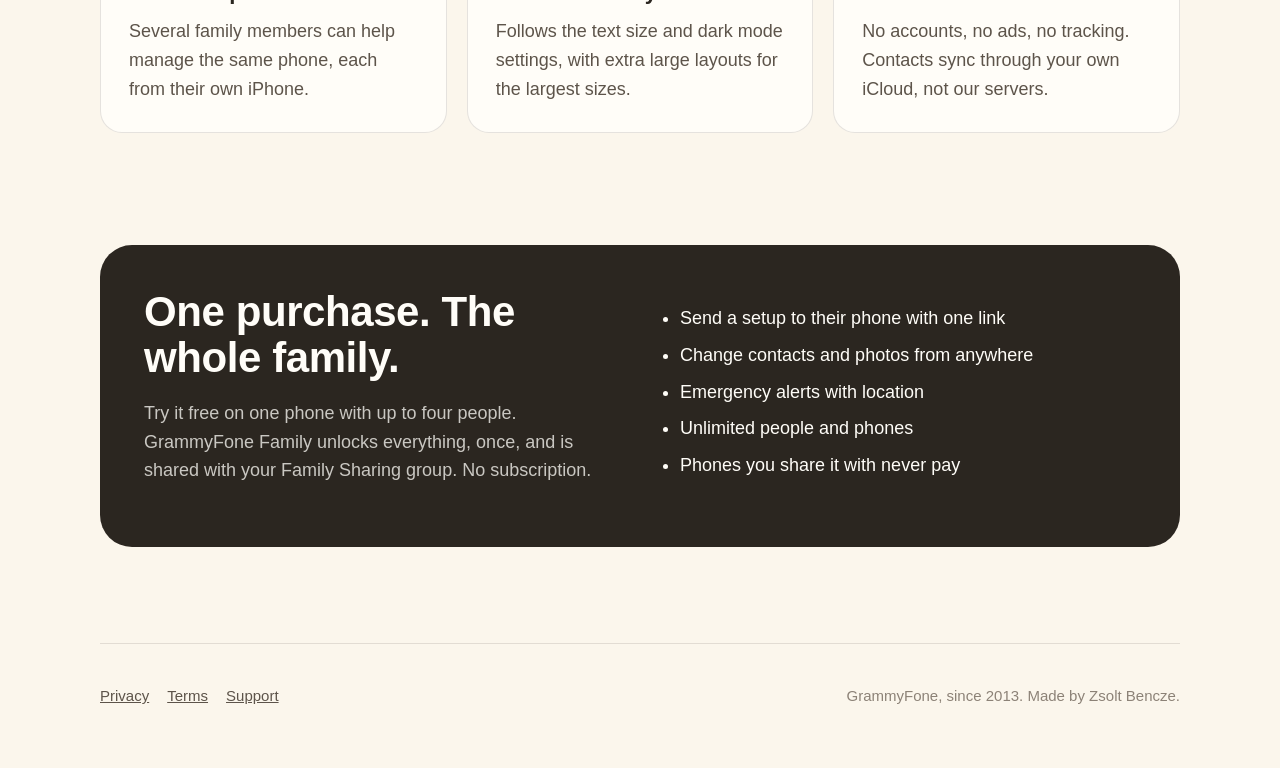
==== commit 754563ab: "docs: quote the button the way the app now does Co-Authored-By: Claude Opus 5 (1M context) <noreply@" ====
--- a/index.html
+++ b/index.html
@@ -81,7 +81,7 @@
           <h3 class="side-head side-them">On their phone</h3>
           <ol class="steps">
             <li><strong>Point the camera at the code</strong><span>No app to search for, nothing to type. The camera does the rest.</span></li>
-            <li><strong>Tap the big green button</strong><span>GrammyFone asks whose phone this is. One tap answers it, and the big faces appear. <em>Done &mdash; nothing else to do.</em></span></li>
+            <li><strong>Tap &ldquo;Yes, this is my phone&rdquo;</strong><span>GrammyFone asks whose phone this is, and they tap the green button that says it. The big faces appear. <em>Done &mdash; nothing else to do.</em></span></li>
           </ol>
         </div>
       </div>
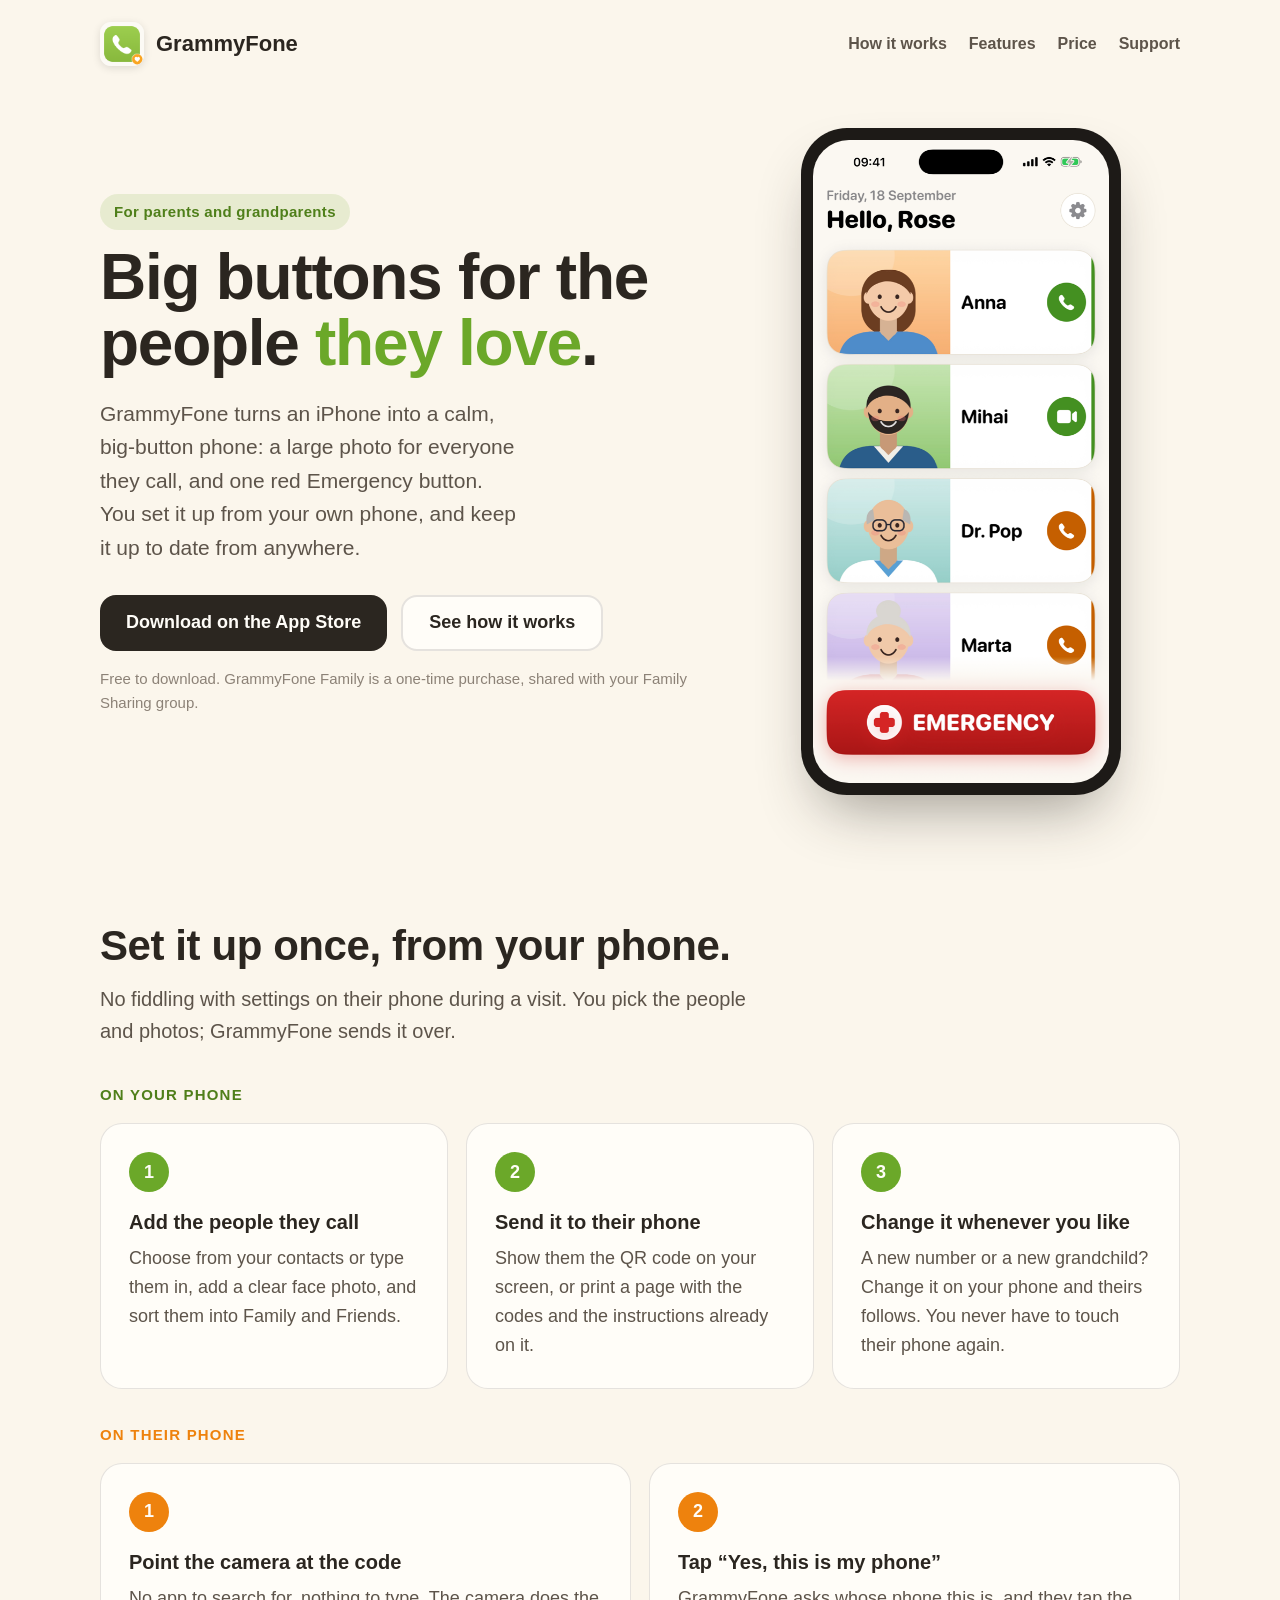
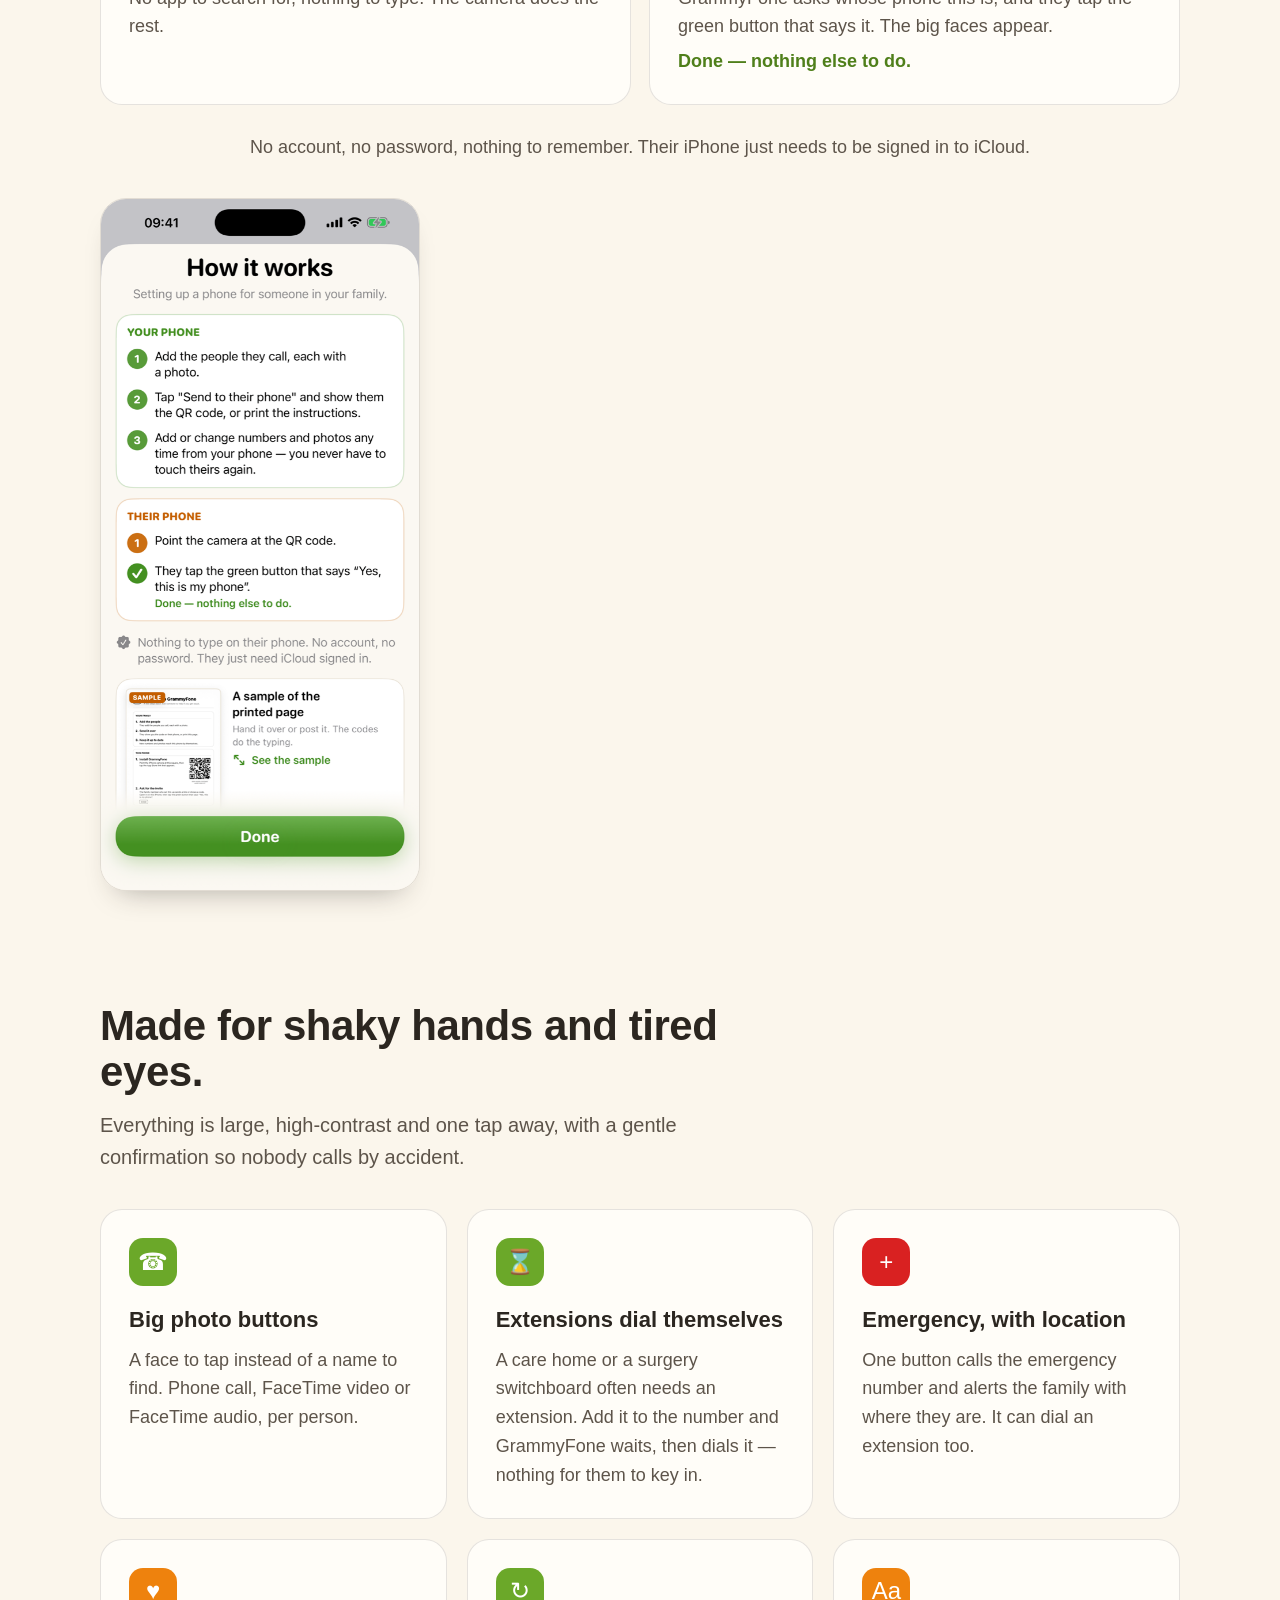
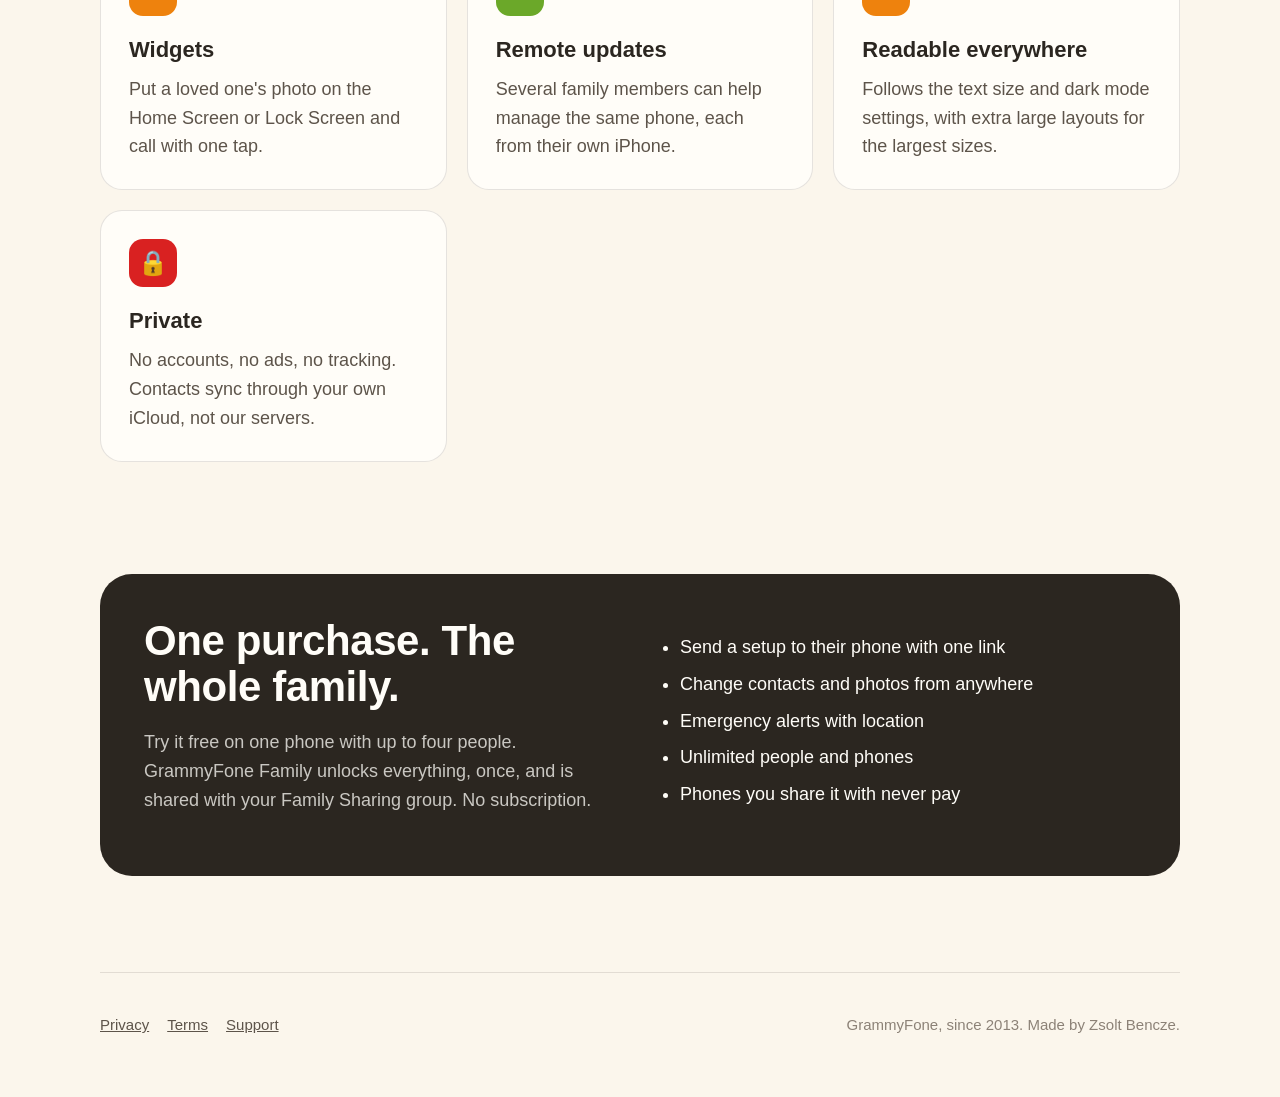
==== commit 9ec23df9: "feat: say that extensions dial themselves, and refresh the screenshots The app dials an extension af" ====
--- a/index.html
+++ b/index.html
@@ -98,7 +98,8 @@
       </div>
       <div class="cards">
         <article class="card"><div class="dot green" aria-hidden="true">&#9742;</div><h3>Big photo buttons</h3><p>A face to tap instead of a name to find. Phone call, FaceTime video or FaceTime audio, per person.</p></article>
-        <article class="card"><div class="dot red" aria-hidden="true">+</div><h3>Emergency, with location</h3><p>One button calls the emergency number and alerts the family with where they are.</p></article>
+        <article class="card"><div class="dot green" aria-hidden="true">&#8987;</div><h3>Extensions dial themselves</h3><p>A care home or a surgery switchboard often needs an extension. Add it to the number and GrammyFone waits, then dials it &mdash; nothing for them to key in.</p></article>
+        <article class="card"><div class="dot red" aria-hidden="true">+</div><h3>Emergency, with location</h3><p>One button calls the emergency number and alerts the family with where they are. It can dial an extension too.</p></article>
         <article class="card"><div class="dot orange" aria-hidden="true">&#9829;</div><h3>Widgets</h3><p>Put a loved one's photo on the Home Screen or Lock Screen and call with one tap.</p></article>
         <article class="card"><div class="dot green" aria-hidden="true">&#8635;</div><h3>Remote updates</h3><p>Several family members can help manage the same phone, each from their own iPhone.</p></article>
         <article class="card"><div class="dot orange" aria-hidden="true">Aa</div><h3>Readable everywhere</h3><p>Follows the text size and dark mode settings, with extra large layouts for the largest sizes.</p></article>
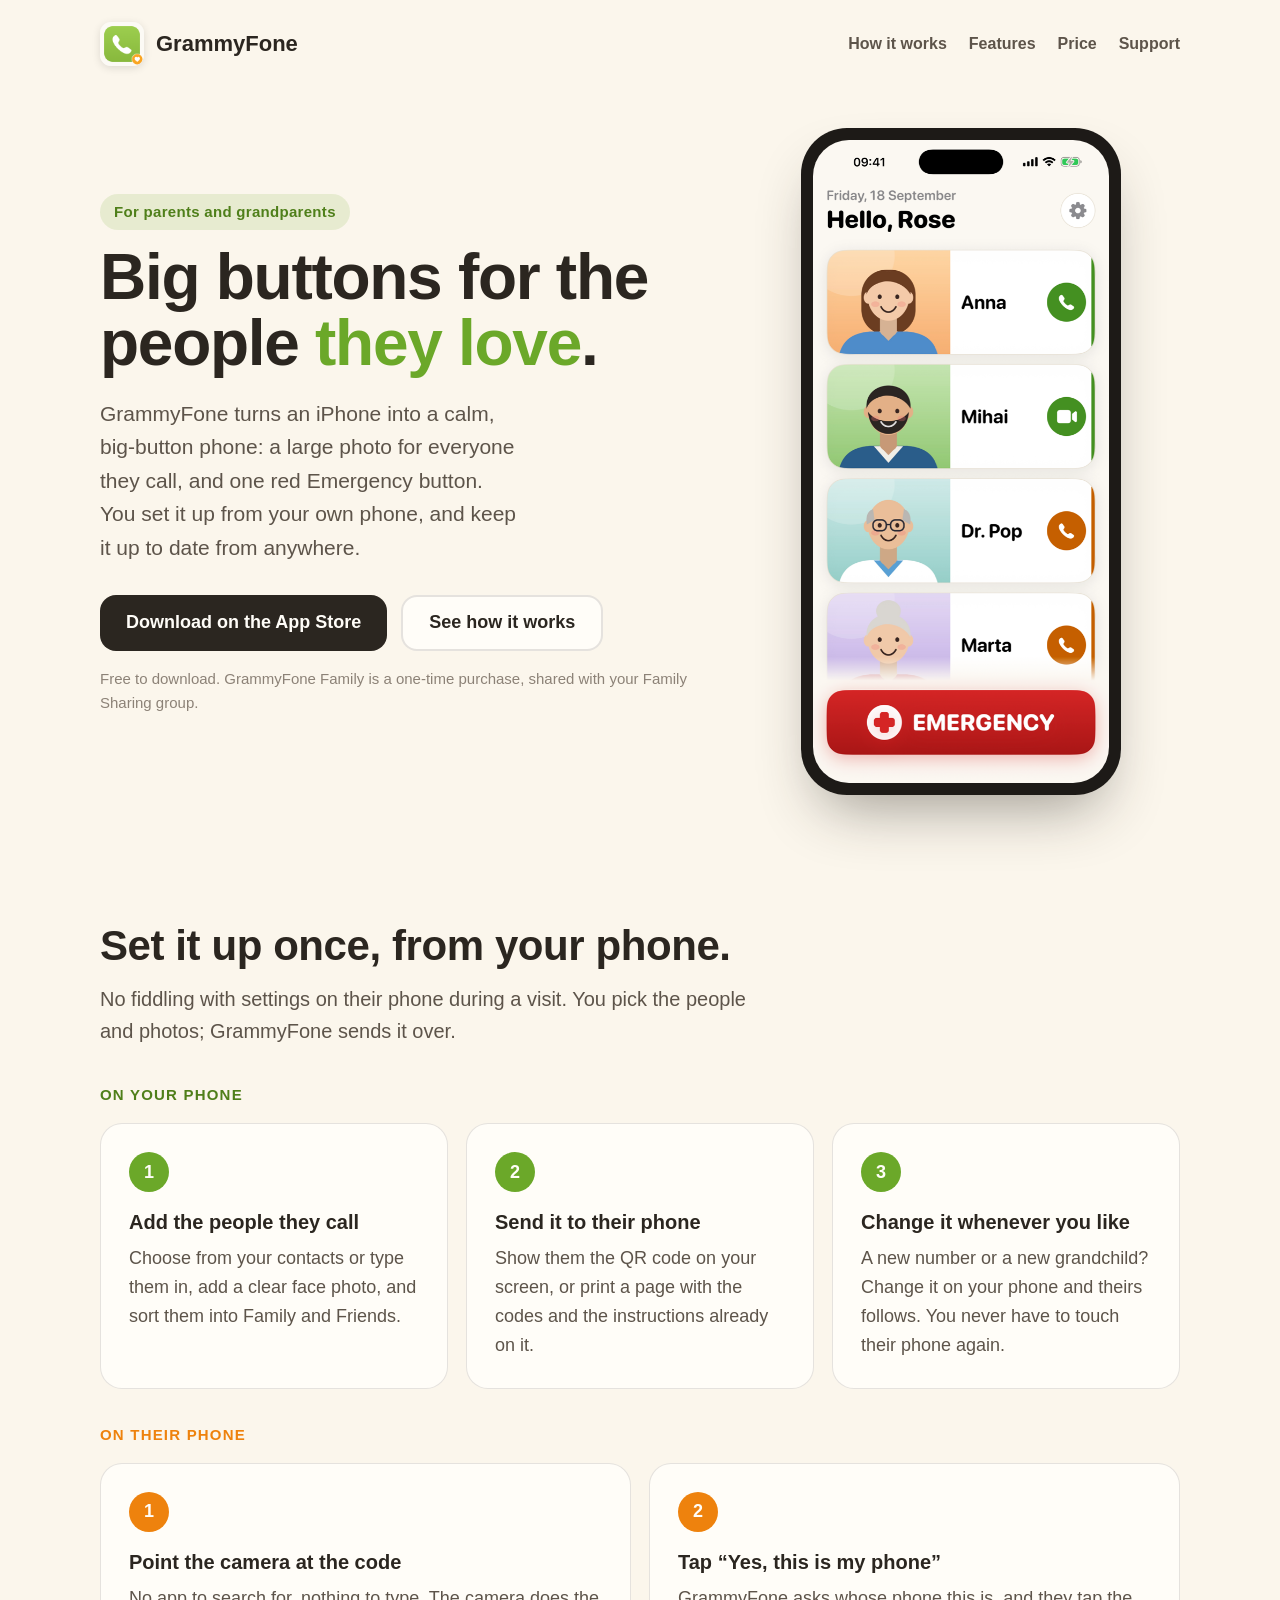
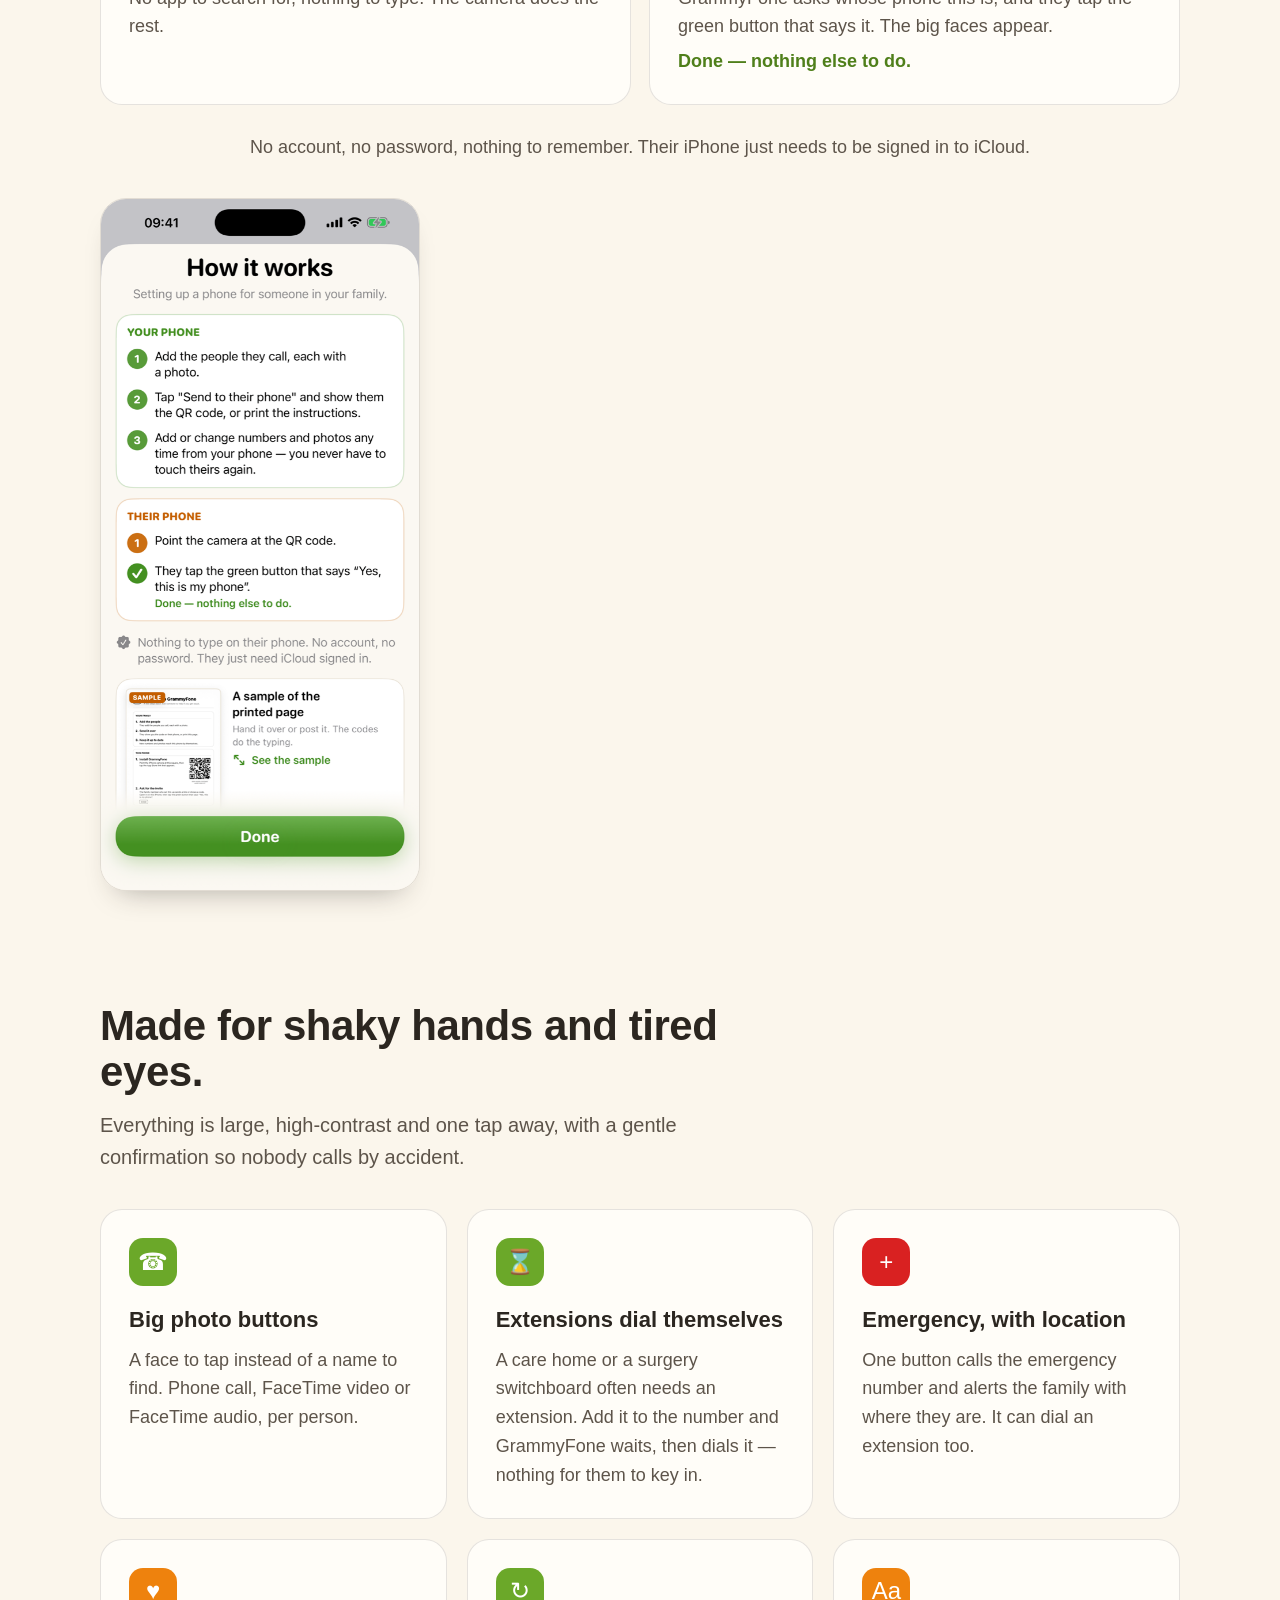
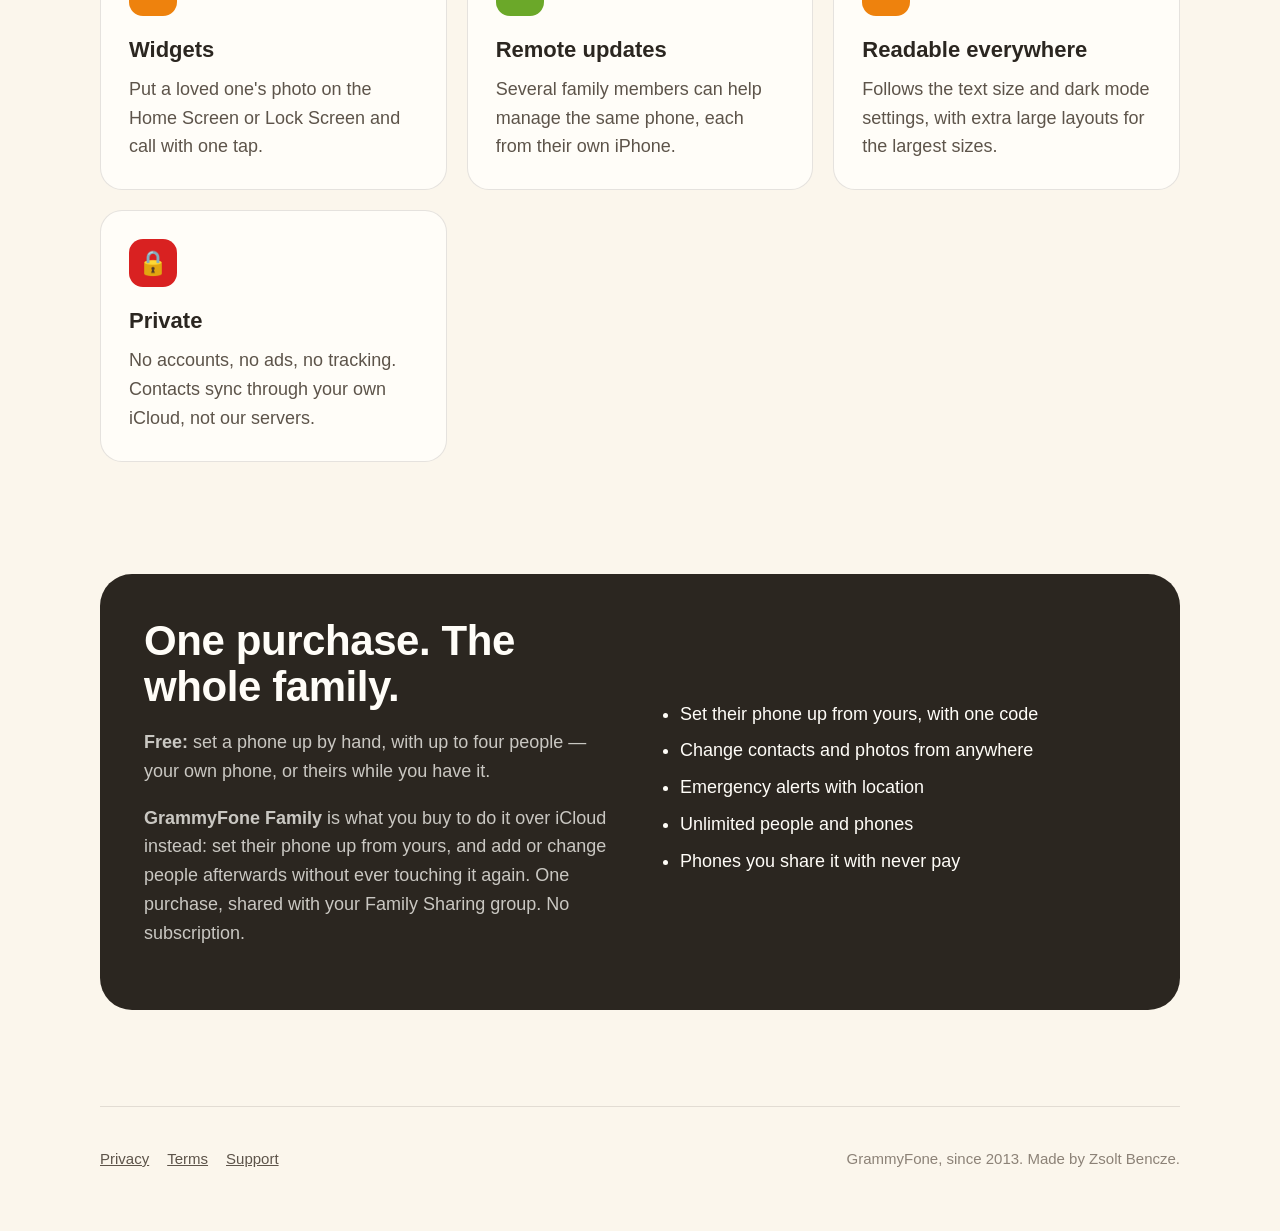
==== commit 85b06773: "fix: say what free actually is "Try it free on one phone with up to four people" read as a trial of " ====
--- a/index.html
+++ b/index.html
@@ -111,10 +111,11 @@
       <div class="pricing">
         <div>
           <h2>One purchase. The whole family.</h2>
-          <p>Try it free on one phone with up to four people. GrammyFone Family unlocks everything, once, and is shared with your Family Sharing group. No subscription.</p>
+          <p><strong>Free:</strong> set a phone up by hand, with up to four people &mdash; your own phone, or theirs while you have it.</p>
+          <p><strong>GrammyFone Family</strong> is what you buy to do it over iCloud instead: set their phone up from yours, and add or change people afterwards without ever touching it again. One purchase, shared with your Family Sharing group. No subscription.</p>
         </div>
         <ul>
-          <li>Send a setup to their phone with one link</li>
+          <li>Set their phone up from yours, with one code</li>
           <li>Change contacts and photos from anywhere</li>
           <li>Emergency alerts with location</li>
           <li>Unlimited people and phones</li>
